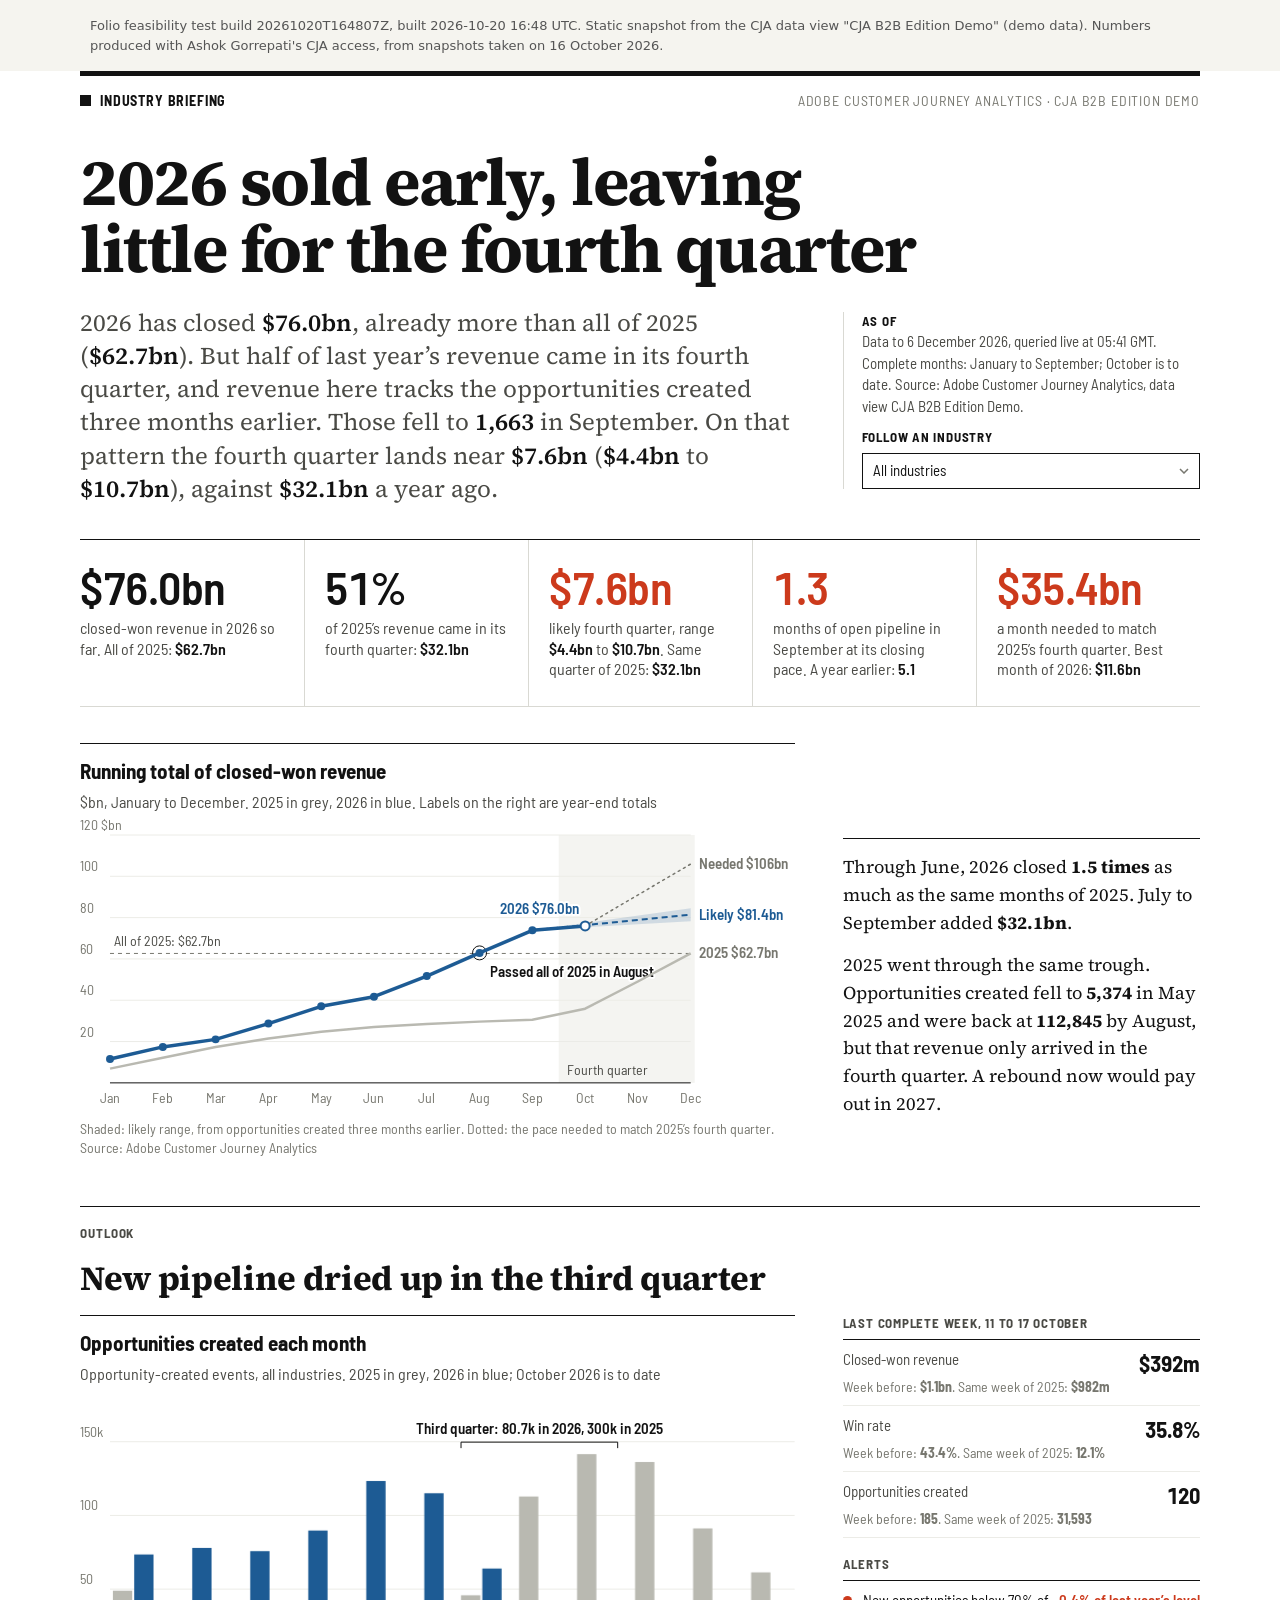
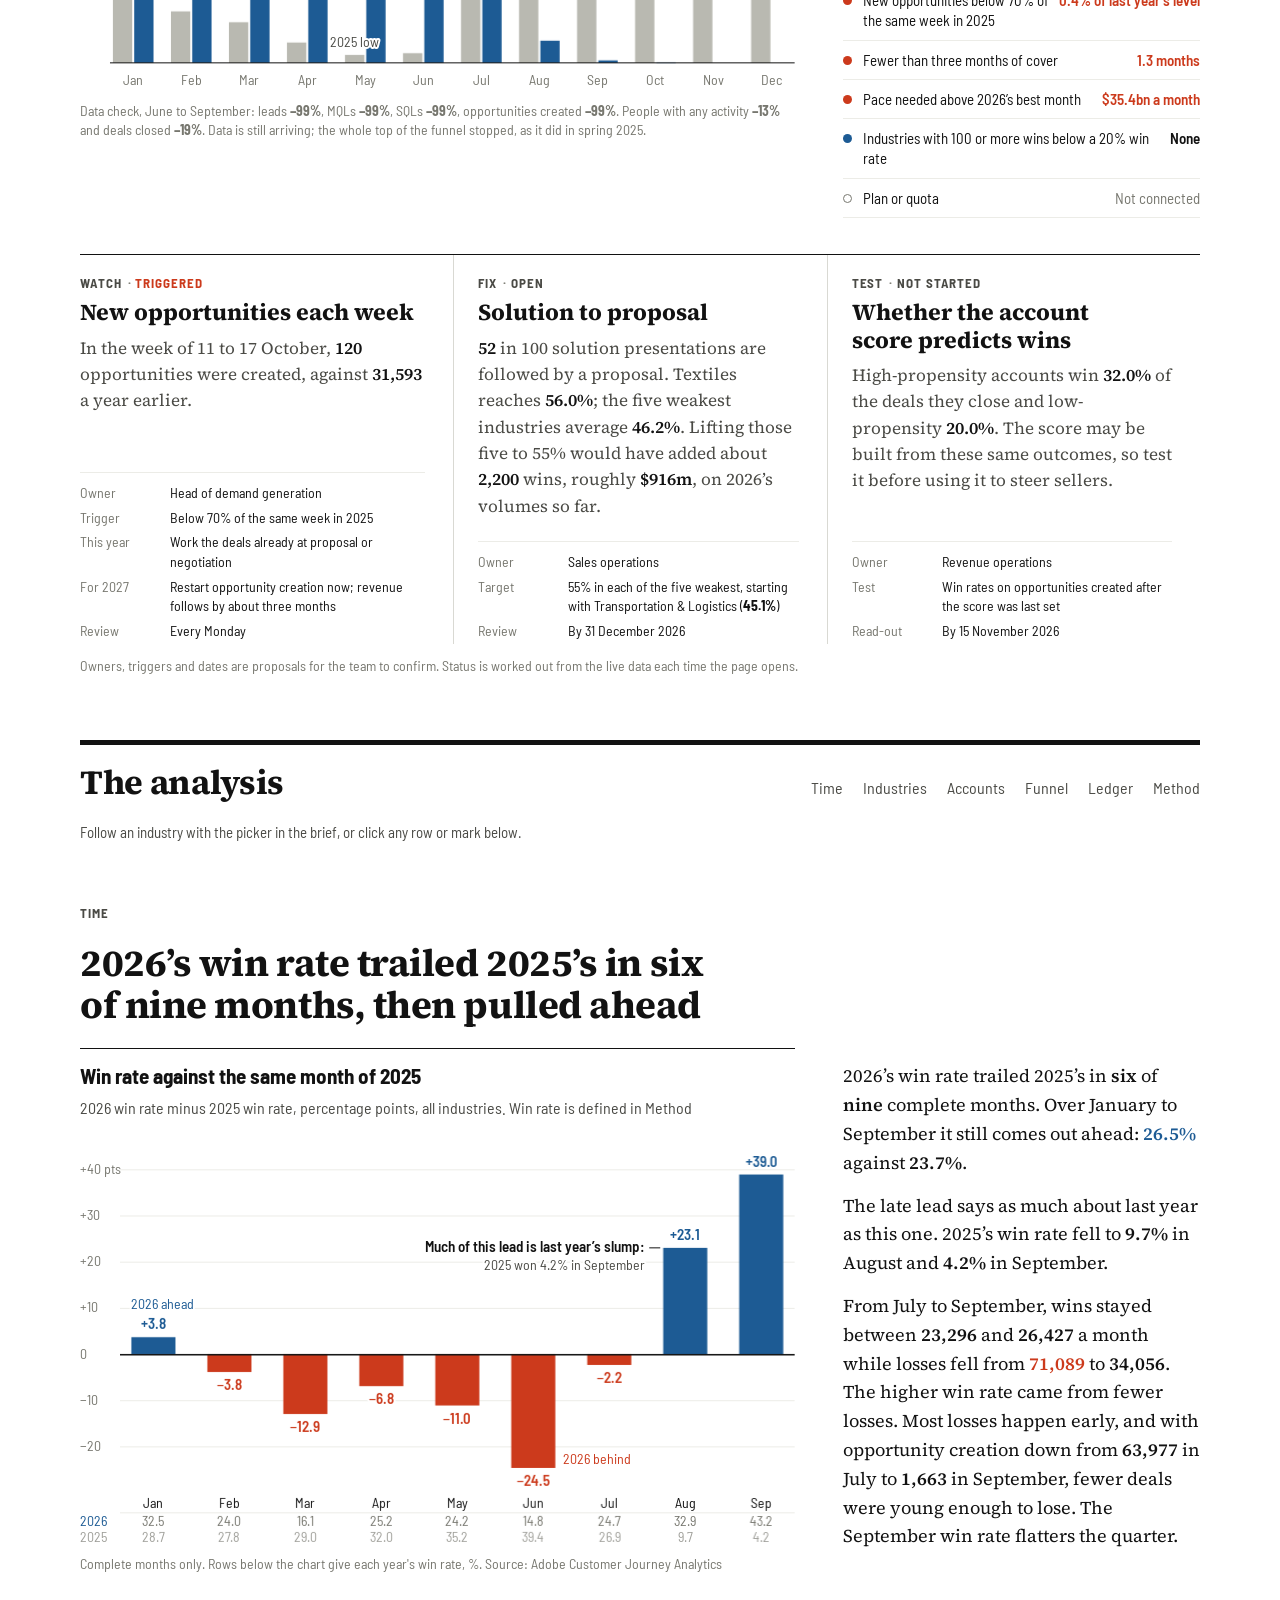
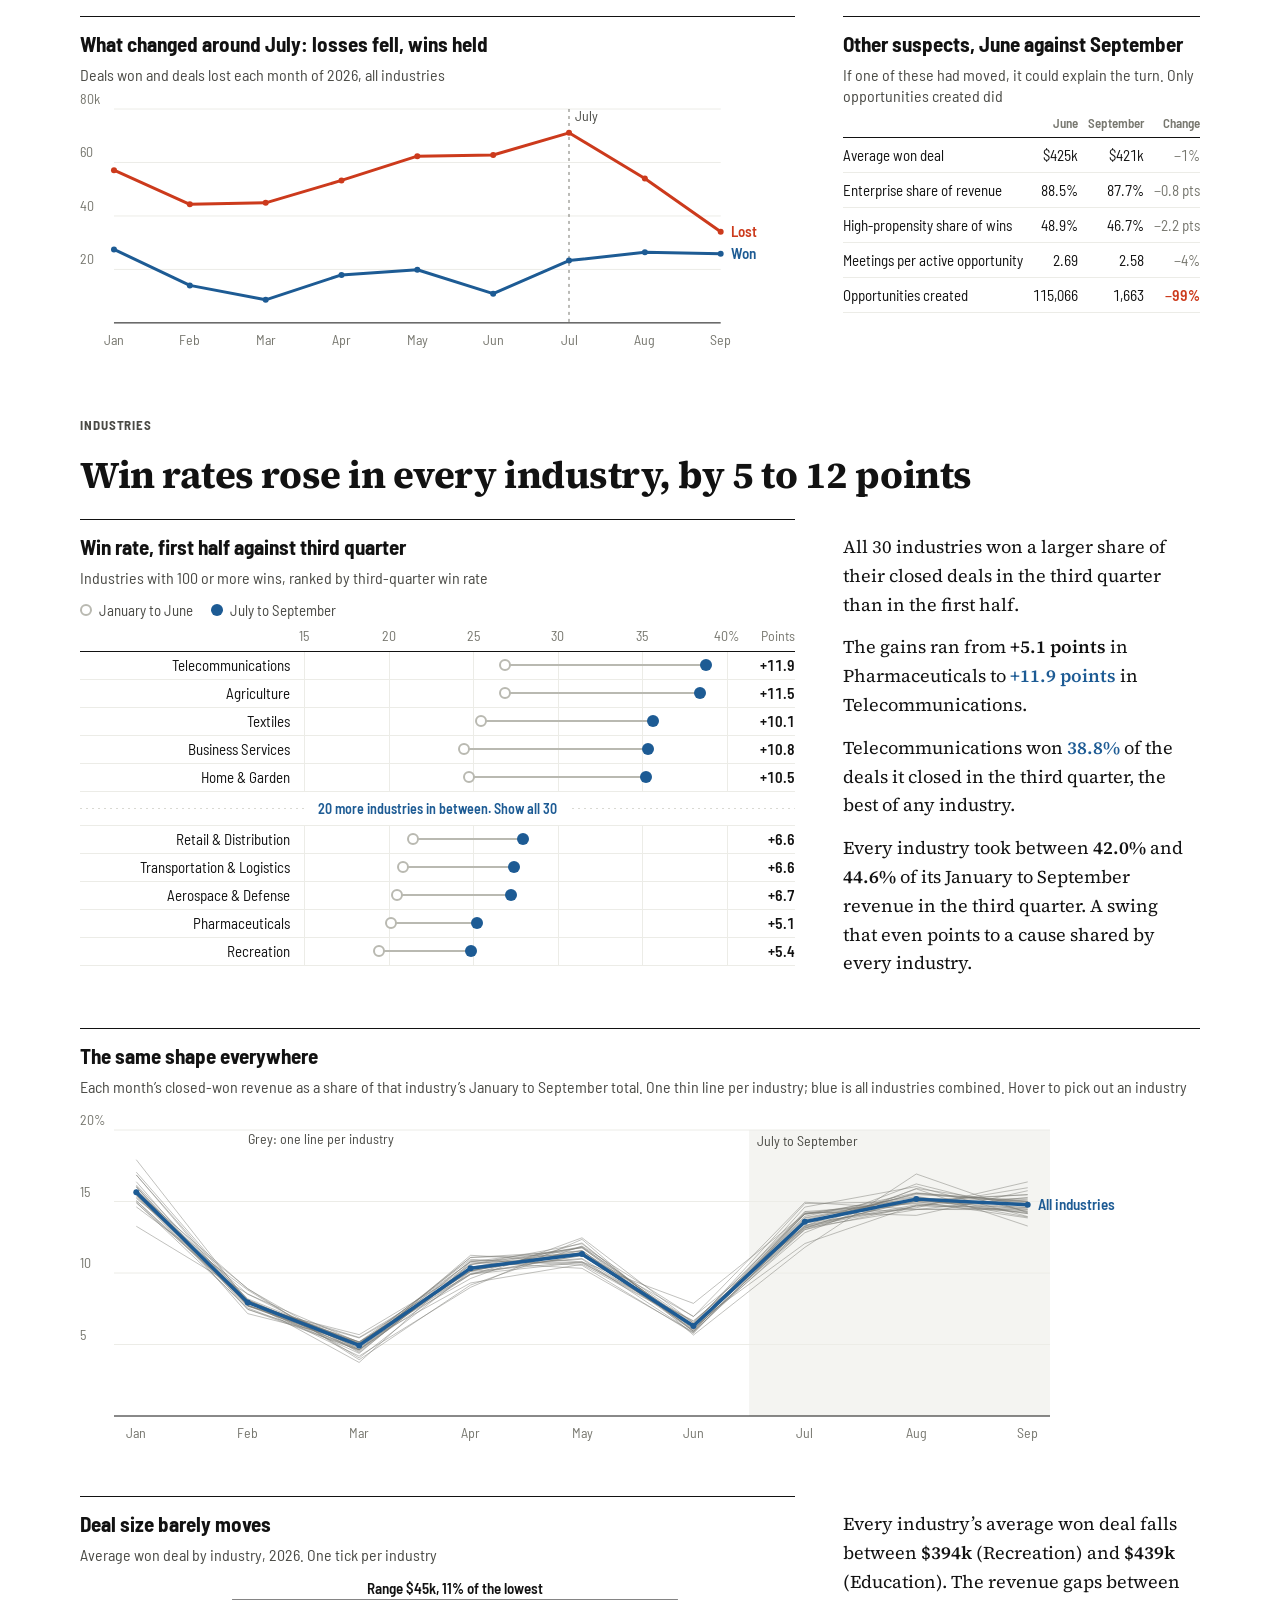
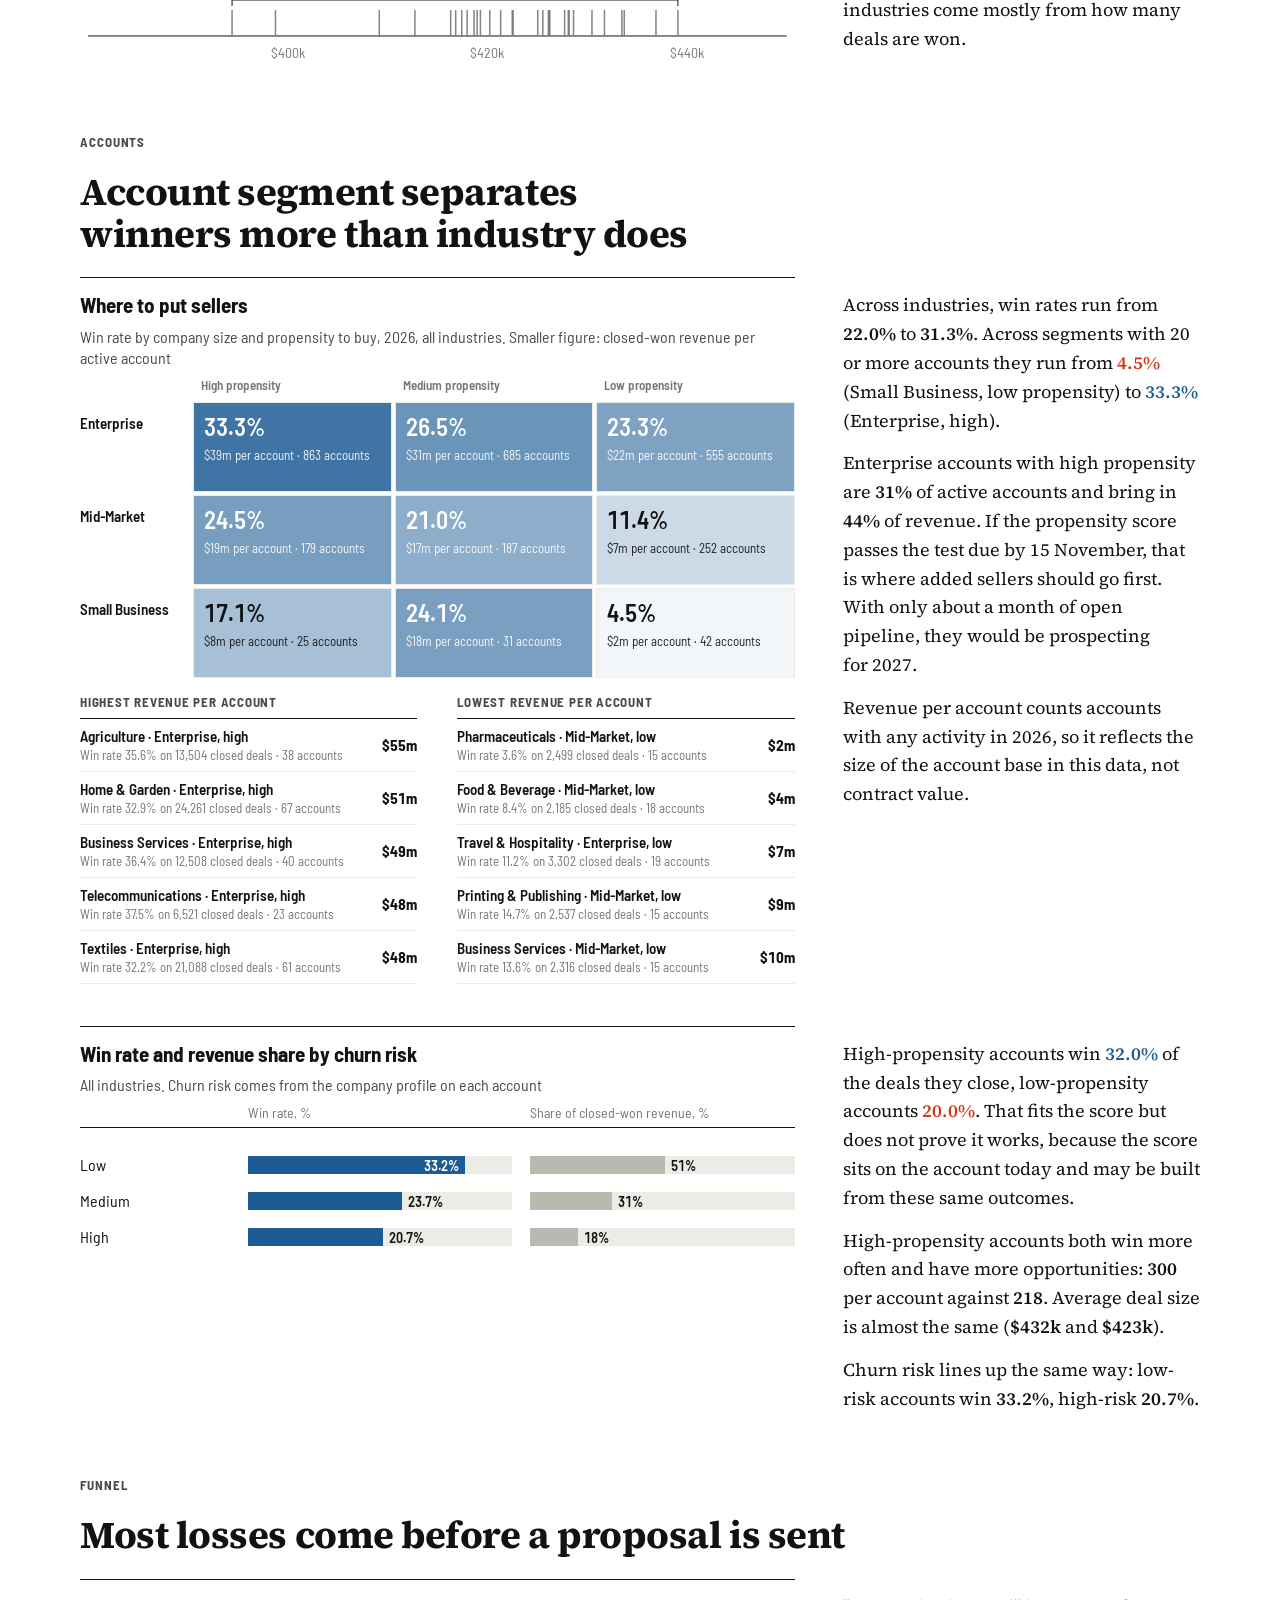
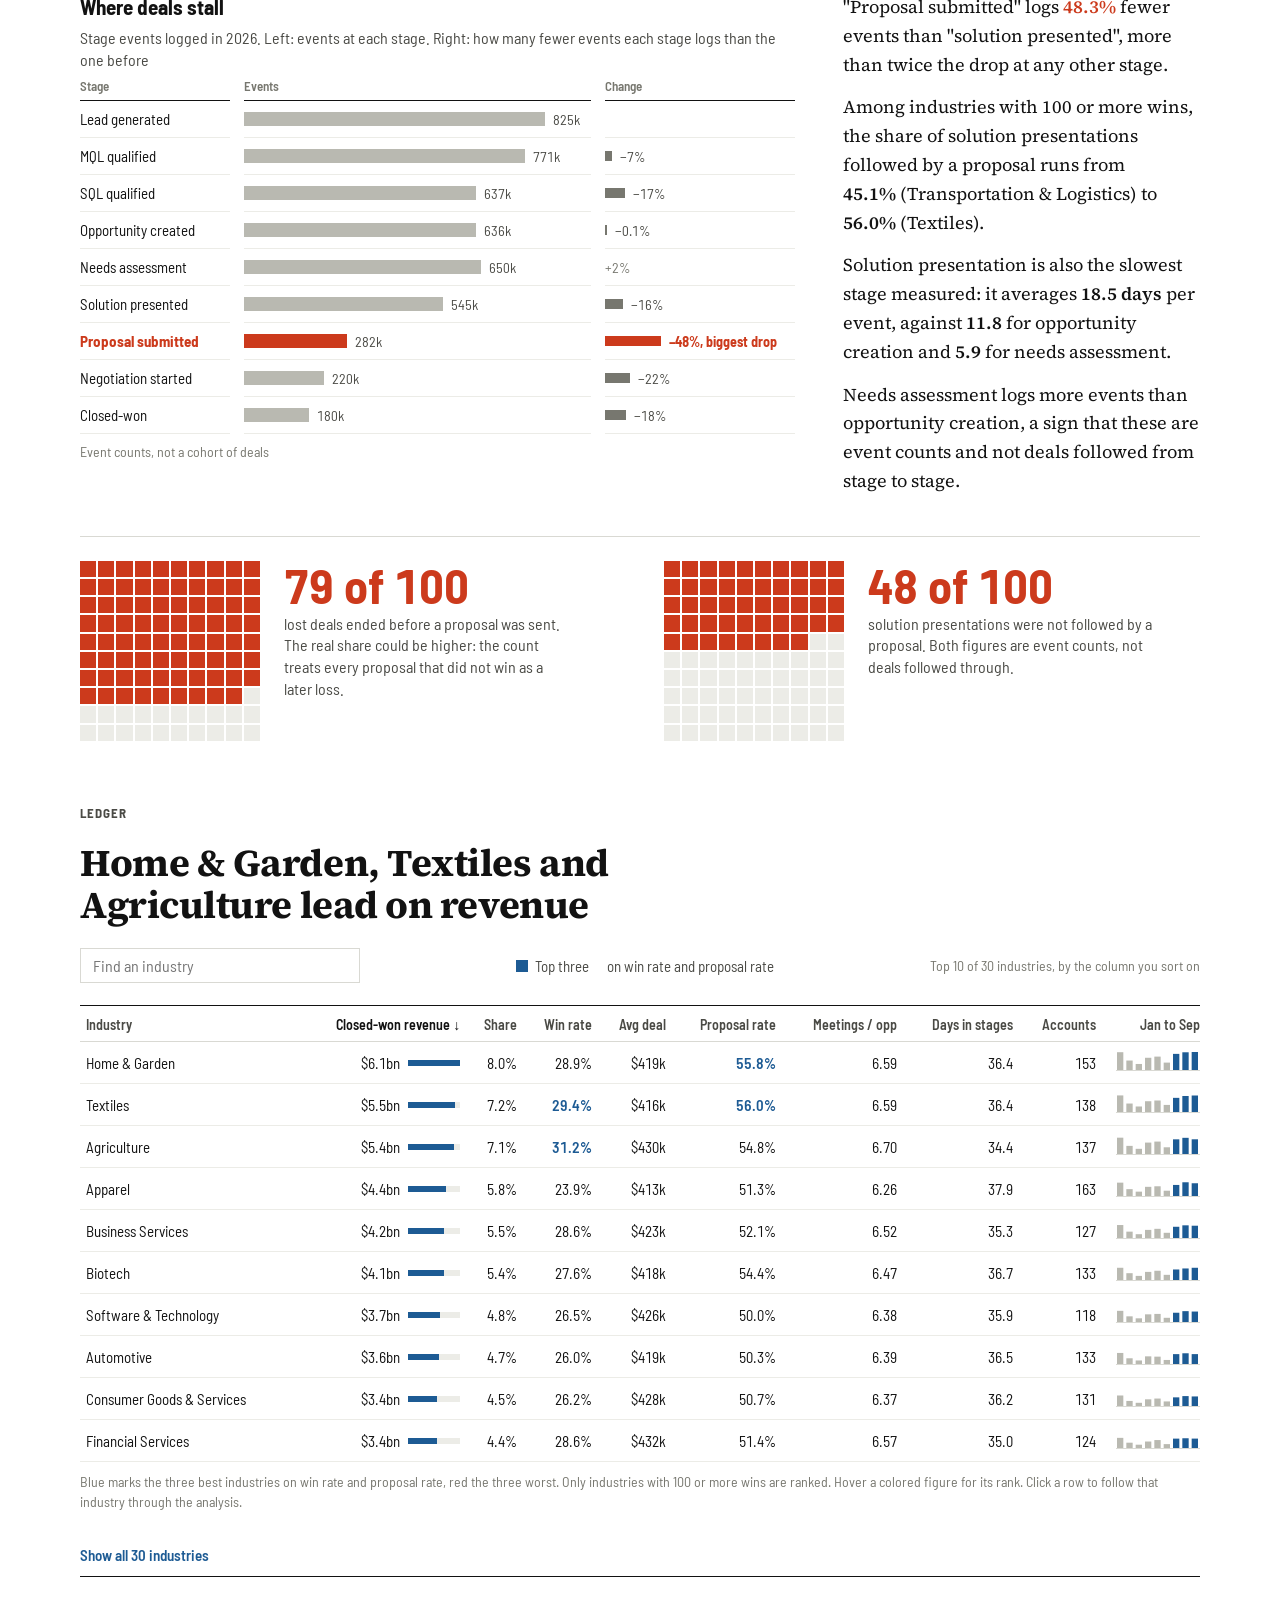
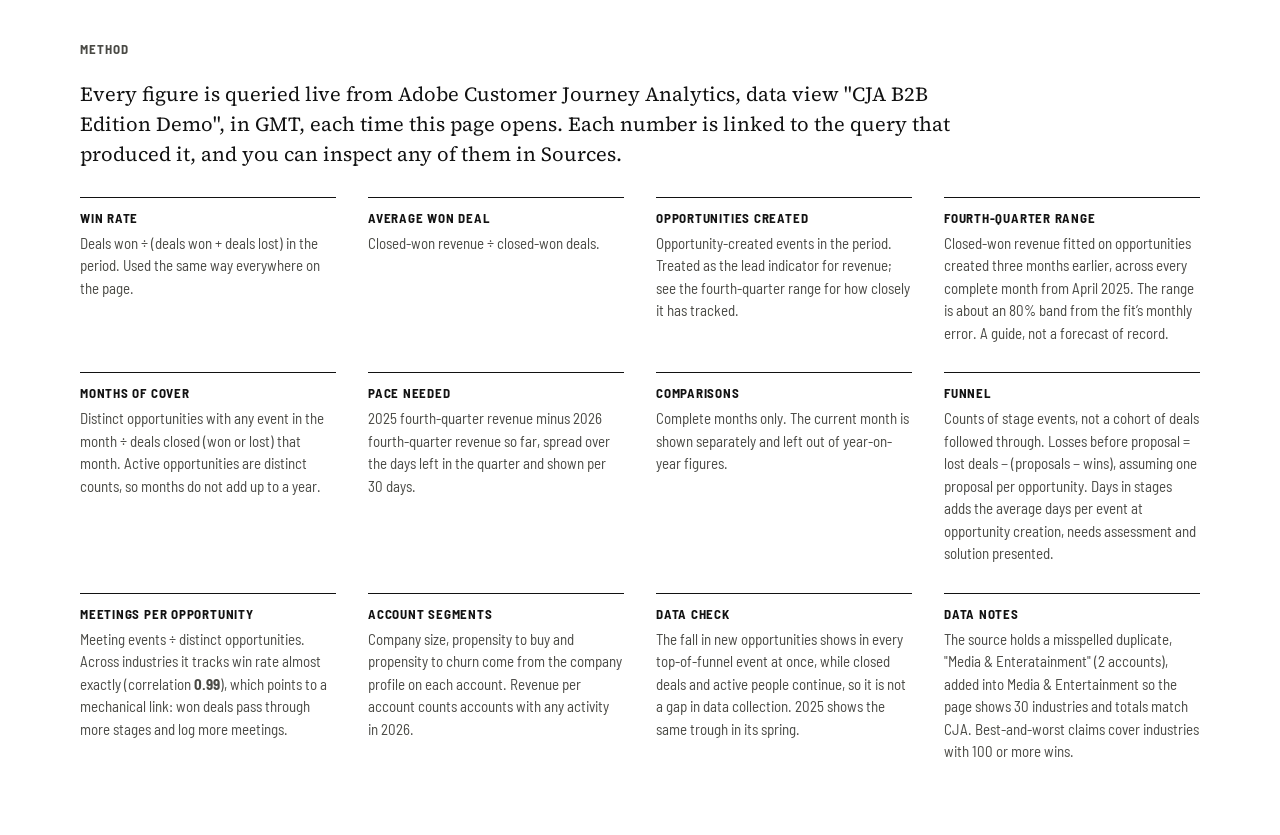
==== demo/index.html @ b72a7e16 "Publish demo site build 20261020T164807Z" ====
<!doctype html><html lang="en" data-mode="light"><head><meta charset="utf-8"><meta name="viewport" content="width=device-width,initial-scale=1">
<style>:root{--color-bg:#F5F4EF}html[data-mode=dark]{--color-bg:#1F1E1D}body{margin:0;background:var(--color-bg)}.dash-skeleton:empty{min-height:1em;background:rgba(127,127,127,.12)}</style>
<meta name="robots" content="noindex"><title>Industry Pipeline Atlas (Folio demo build)</title><script src="d3.min.js"></script></head><body><p id="folio-build" style="font:13px/1.5 system-ui,sans-serif;max-width:1100px;margin:16px auto;padding:0 16px;color:#555">Folio feasibility test build 20261020T164807Z, built 2026-10-20 16:48 UTC. Static snapshot from the CJA data view "CJA B2B Edition Demo" (demo data). Numbers produced with Ashok Gorrepati's CJA access, from snapshots taken on 16 October 2026.</p><div id="dash-root"></div><script src="shim.js"></script></body></html>
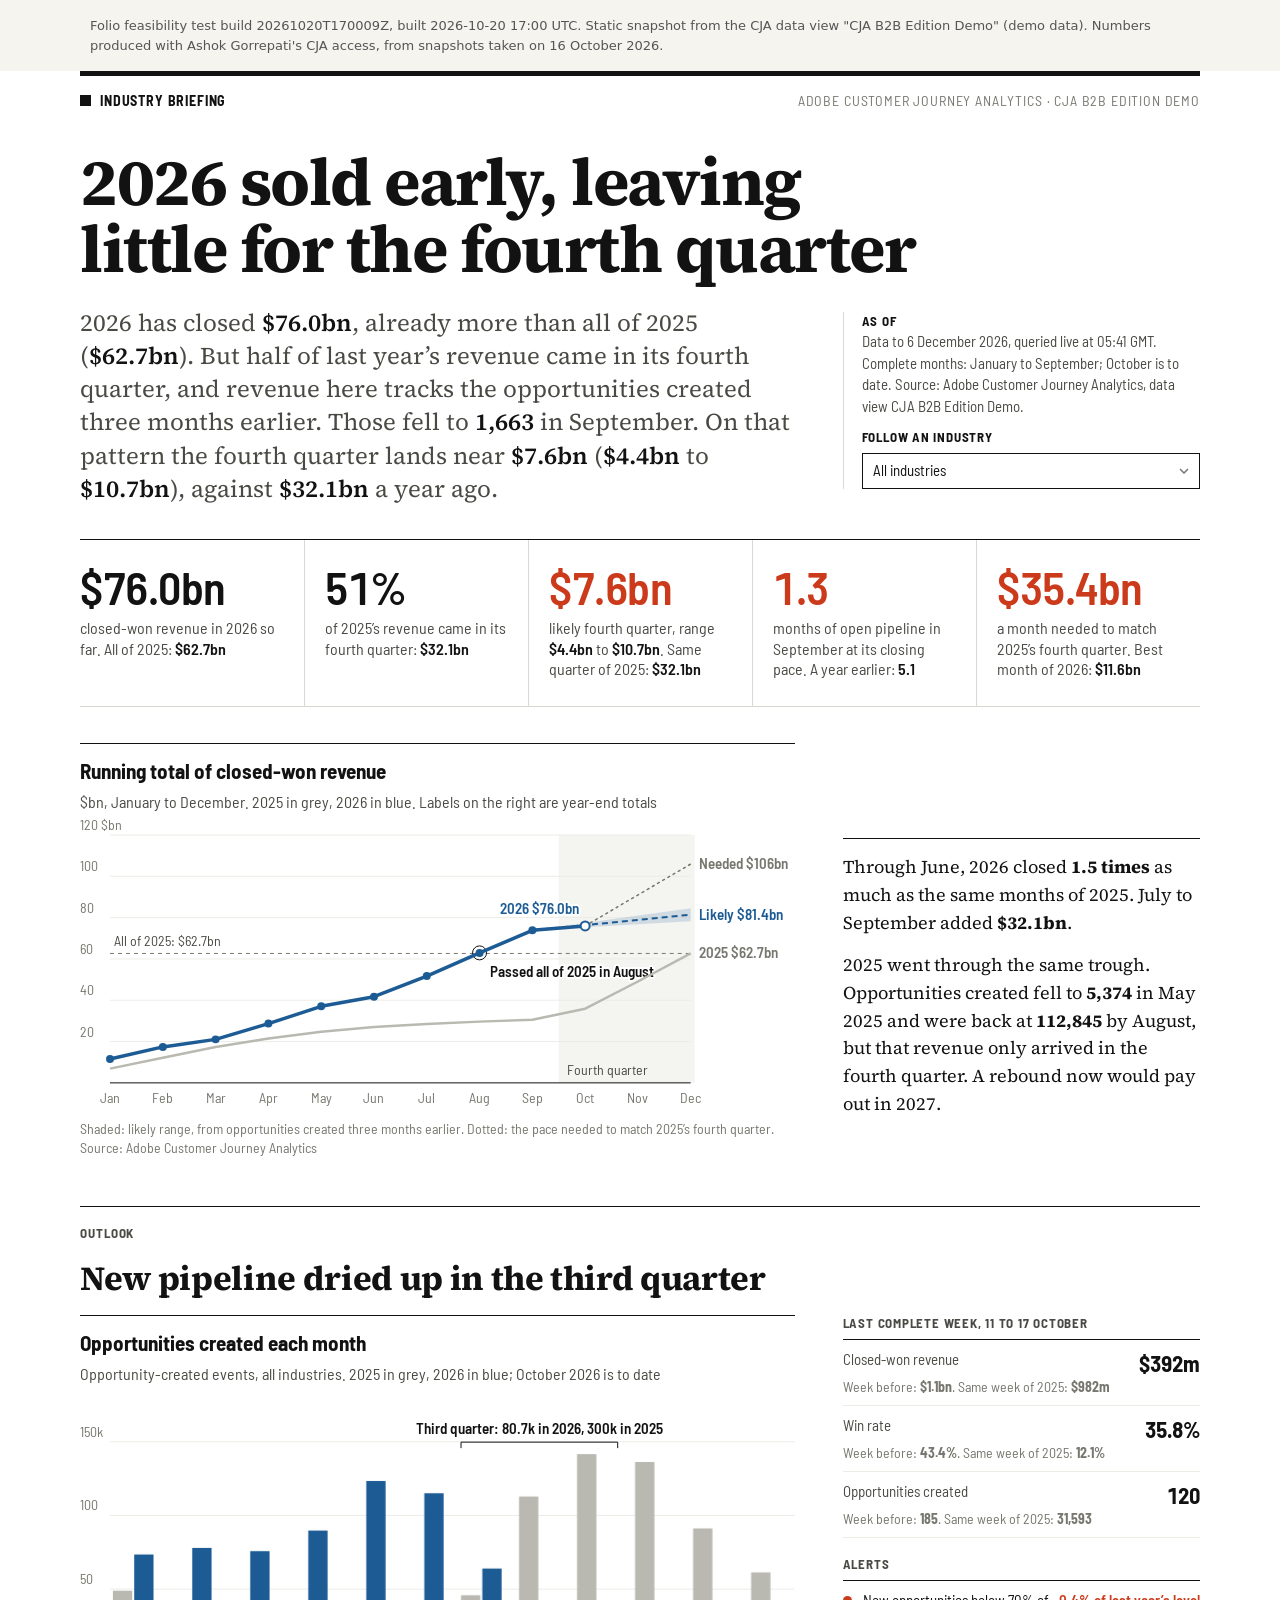
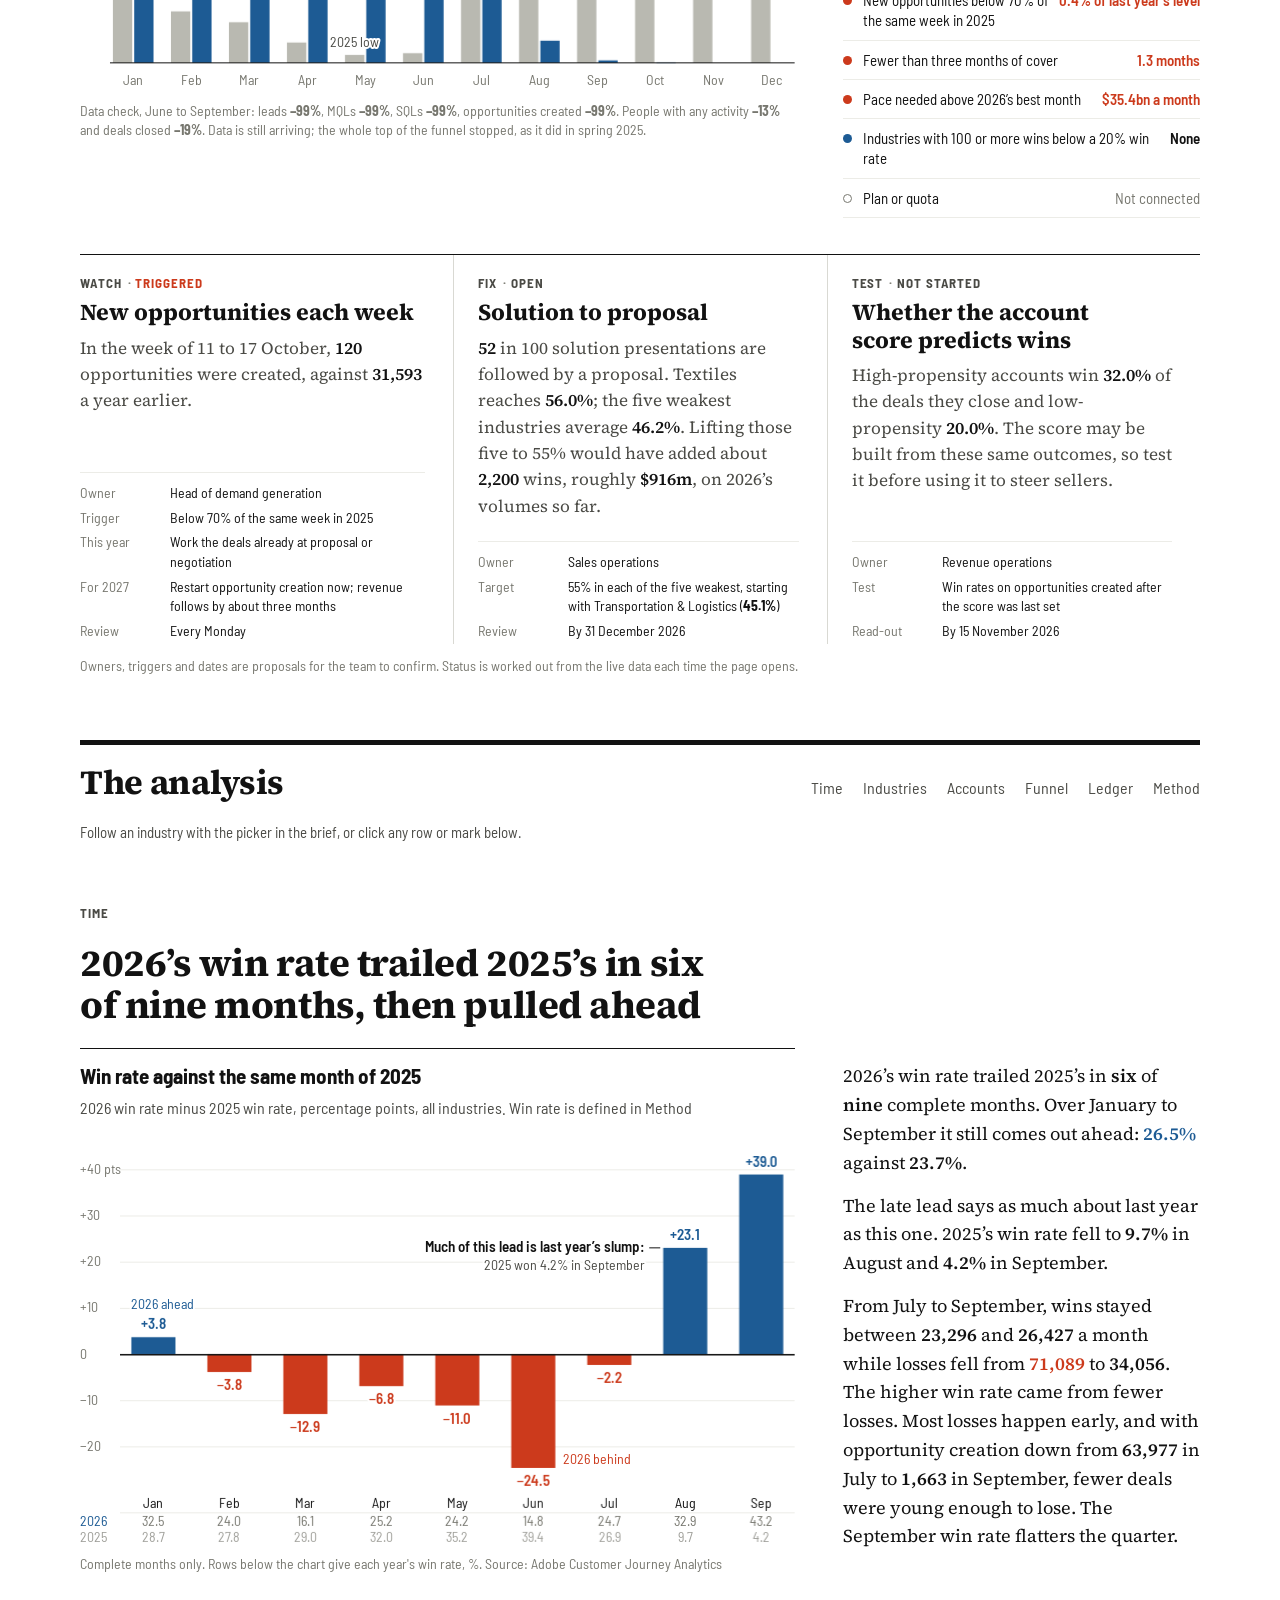
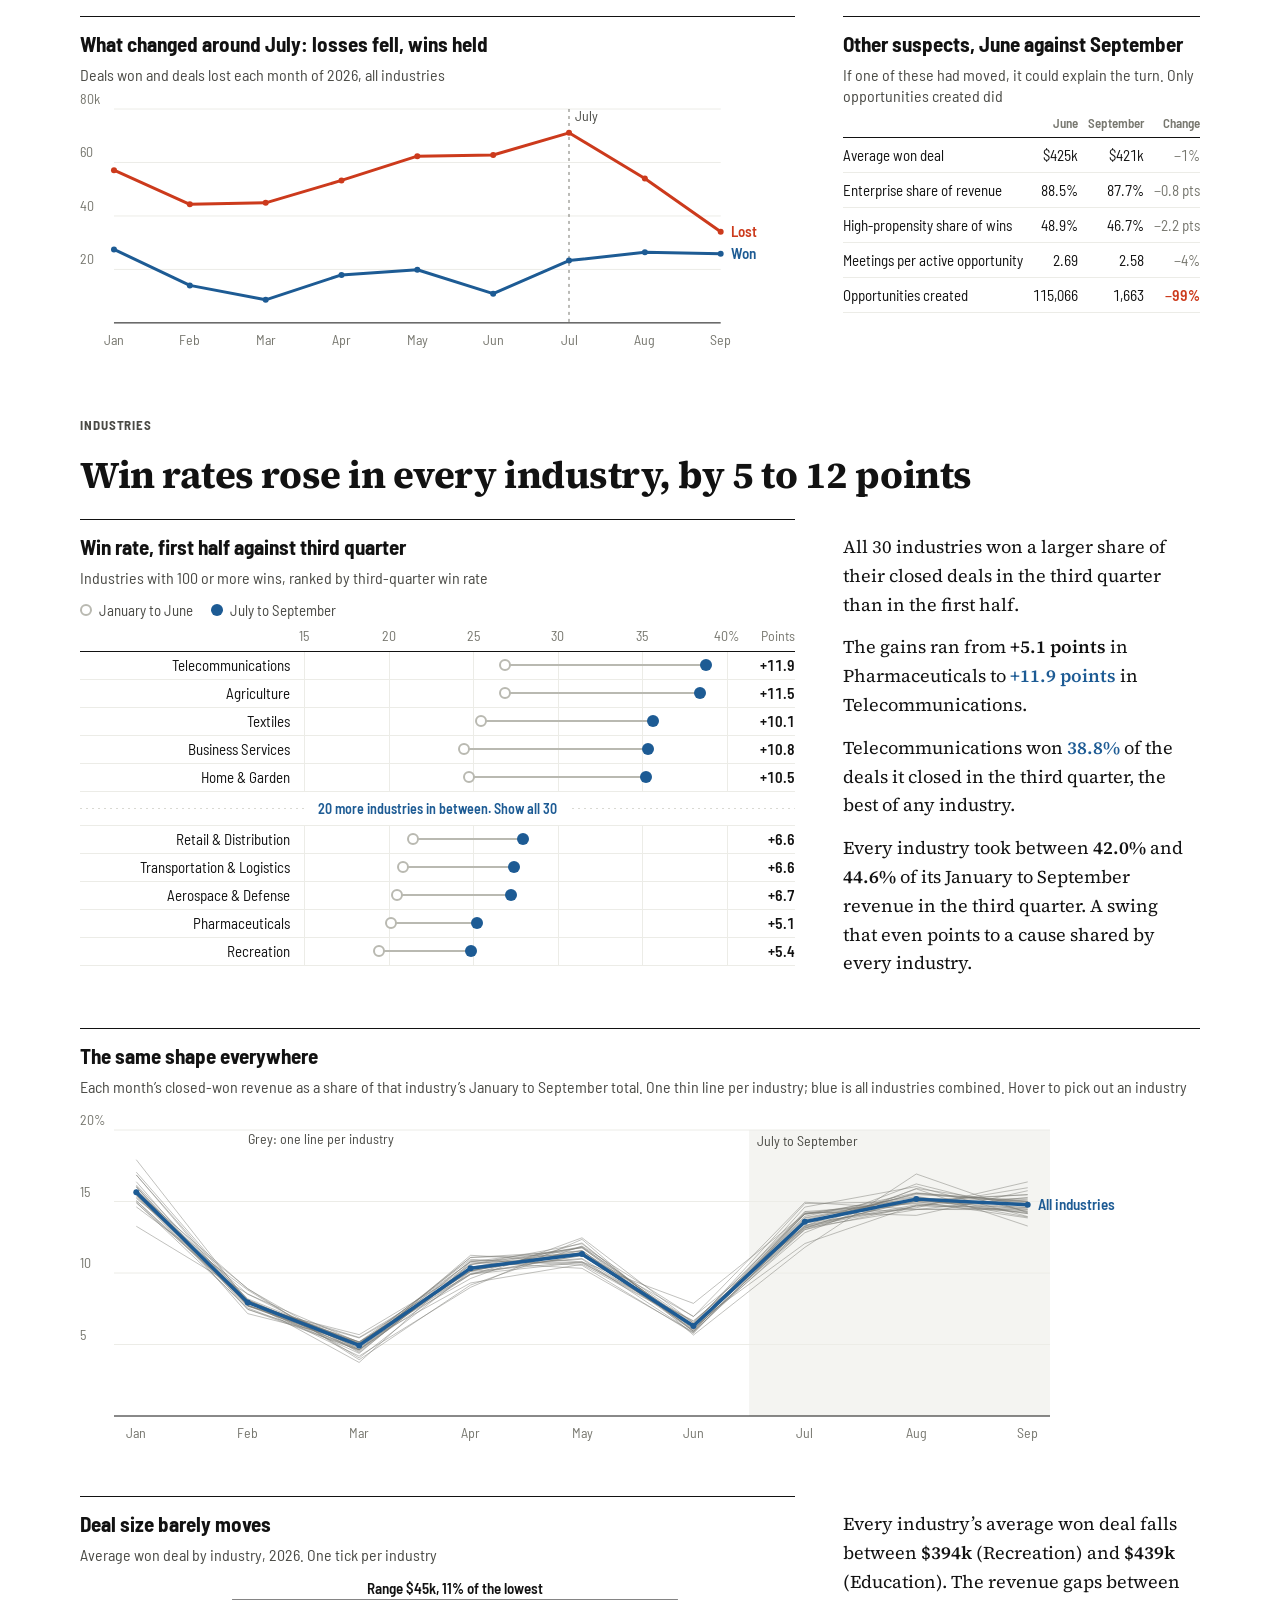
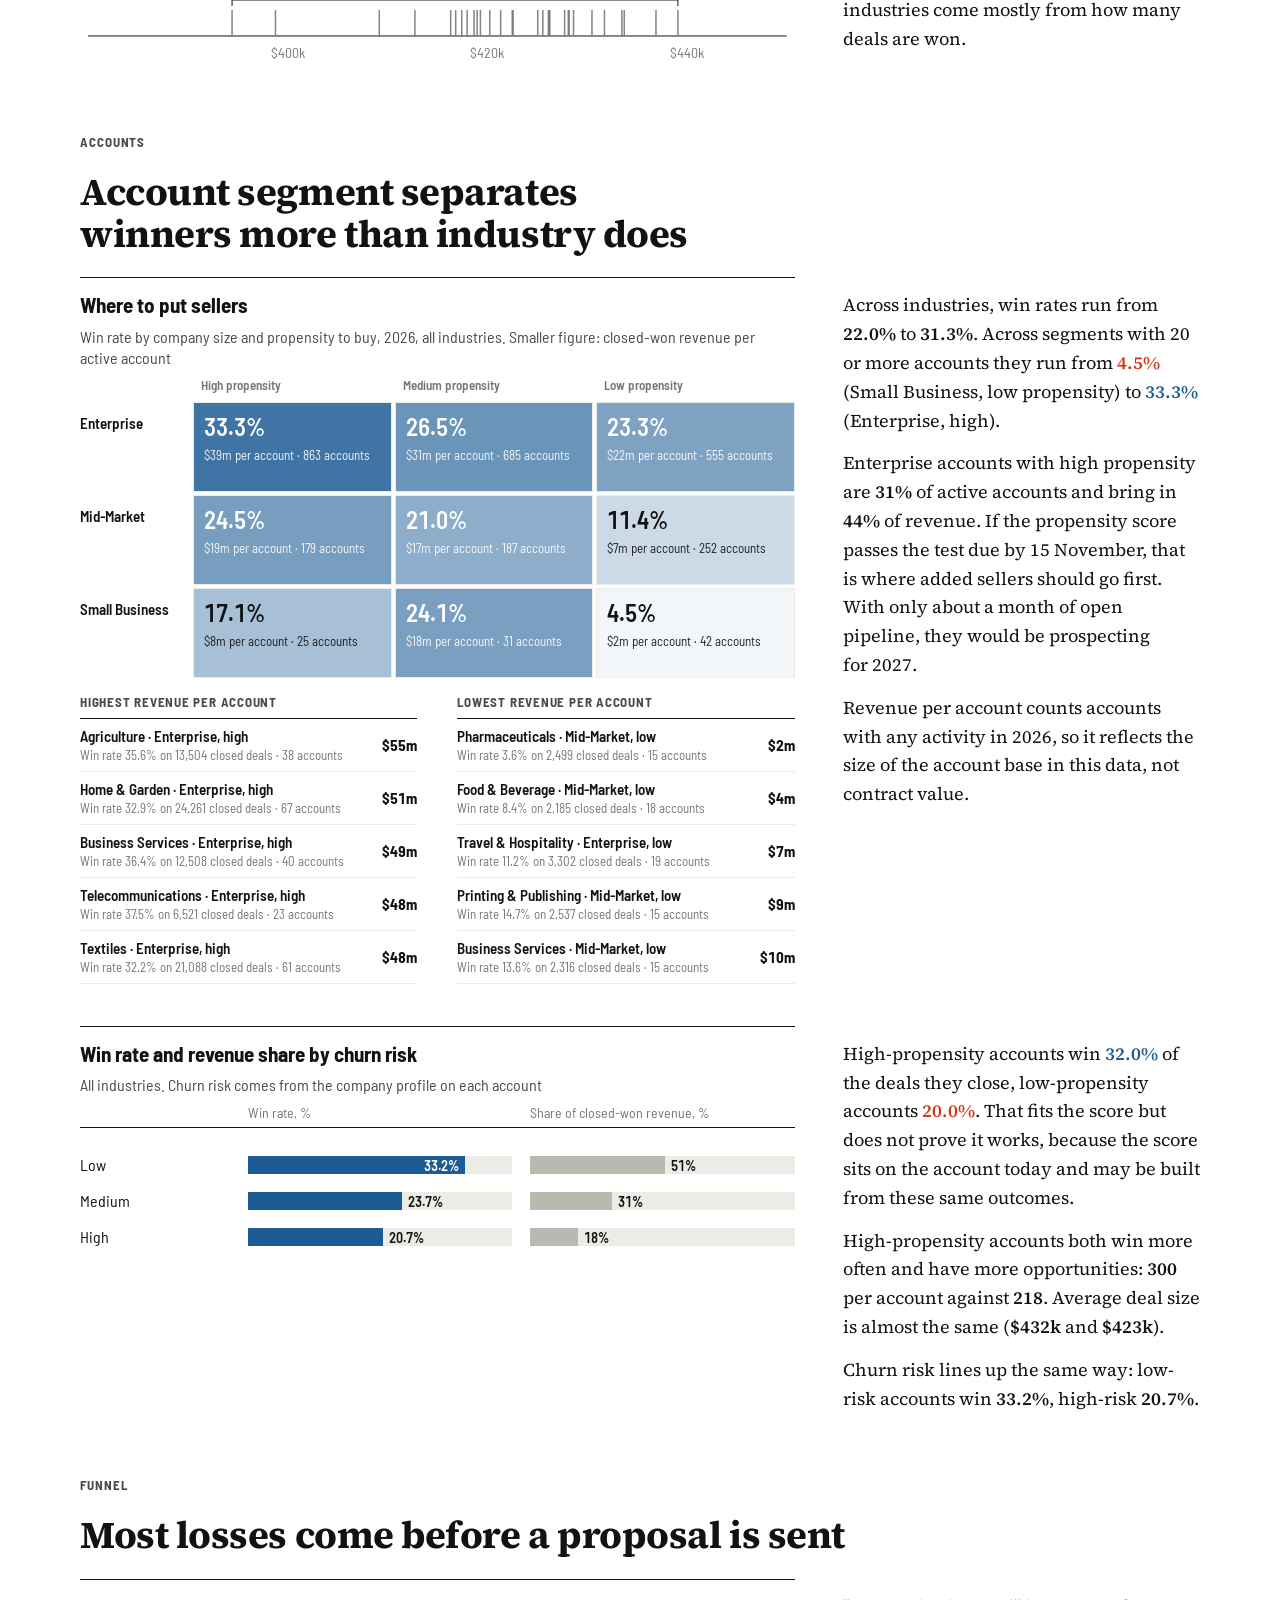
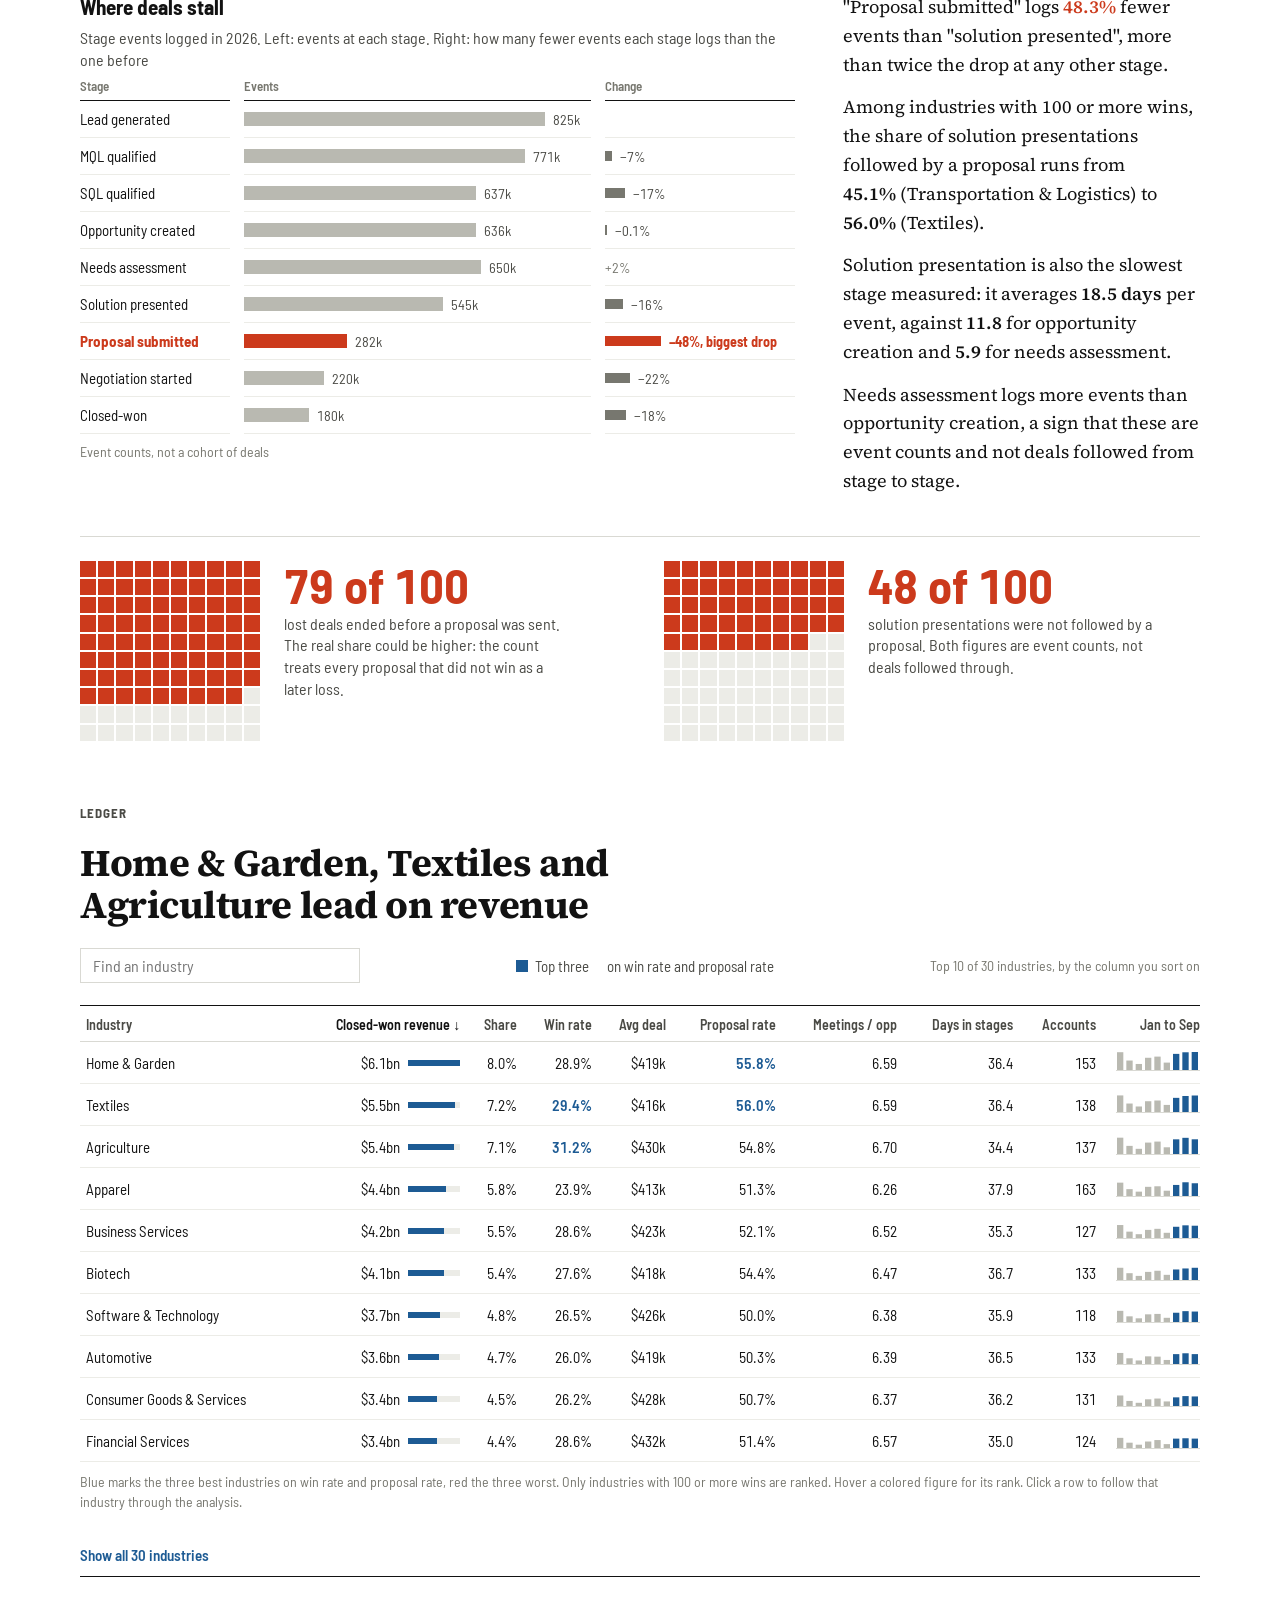
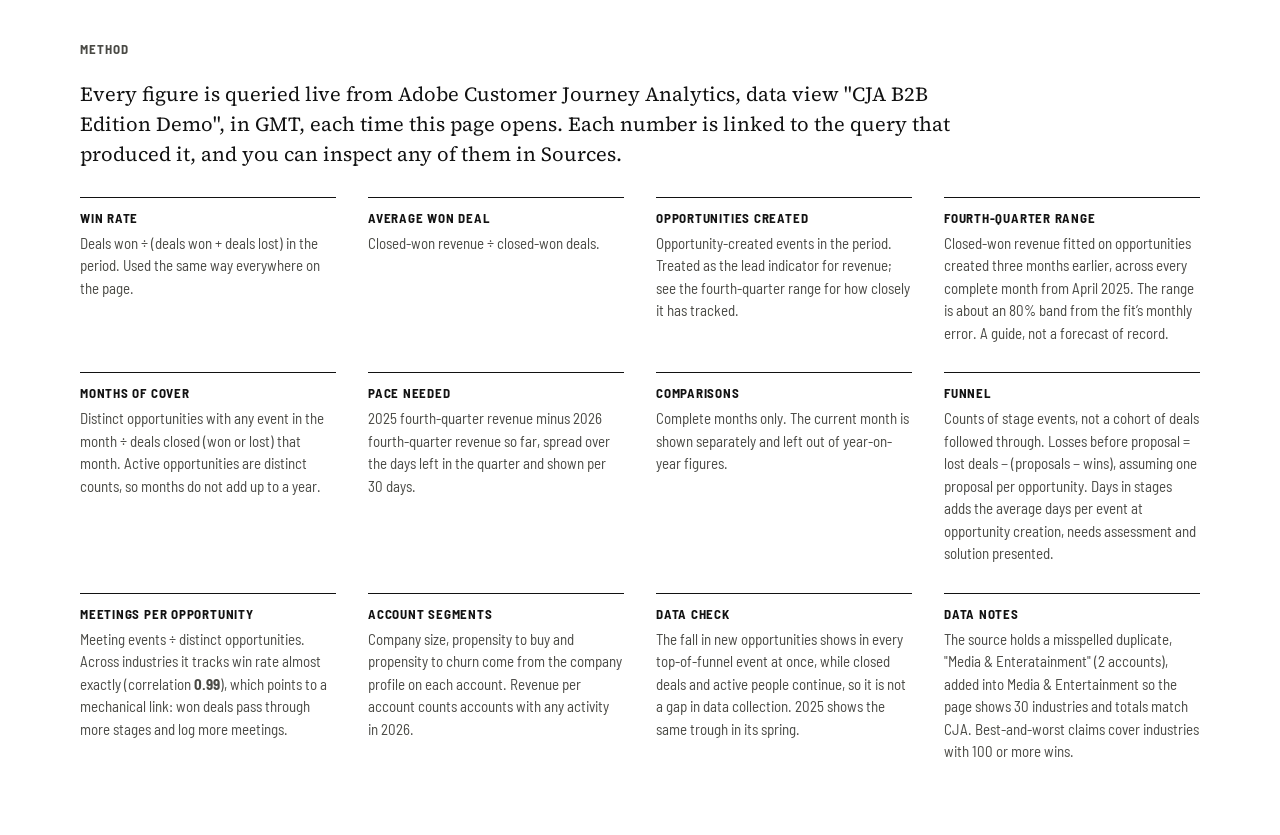
==== commit b4488cd9: "Publish demo site build 20261020T170009Z" ====
--- a/demo/index.html
+++ b/demo/index.html
@@ -1,3 +1,3 @@
 <!doctype html><html lang="en" data-mode="light"><head><meta charset="utf-8"><meta name="viewport" content="width=device-width,initial-scale=1">
 <style>:root{--color-bg:#F5F4EF}html[data-mode=dark]{--color-bg:#1F1E1D}body{margin:0;background:var(--color-bg)}.dash-skeleton:empty{min-height:1em;background:rgba(127,127,127,.12)}</style>
-<meta name="robots" content="noindex"><title>Industry Pipeline Atlas (Folio demo build)</title><script src="d3.min.js"></script></head><body><p id="folio-build" style="font:13px/1.5 system-ui,sans-serif;max-width:1100px;margin:16px auto;padding:0 16px;color:#555">Folio feasibility test build 20261020T164807Z, built 2026-10-20 16:48 UTC. Static snapshot from the CJA data view "CJA B2B Edition Demo" (demo data). Numbers produced with Ashok Gorrepati's CJA access, from snapshots taken on 16 October 2026.</p><div id="dash-root"></div><script src="shim.js"></script></body></html>
+<meta name="robots" content="noindex"><title>Industry Pipeline Atlas (Folio demo build)</title><script src="d3.min.js"></script></head><body><p id="folio-build" style="font:13px/1.5 system-ui,sans-serif;max-width:1100px;margin:16px auto;padding:0 16px;color:#555">Folio feasibility test build 20261020T170009Z, built 2026-10-20 17:00 UTC. Static snapshot from the CJA data view "CJA B2B Edition Demo" (demo data). Numbers produced with Ashok Gorrepati's CJA access, from snapshots taken on 16 October 2026.</p><div id="dash-root"></div><script src="shim.js"></script></body></html>
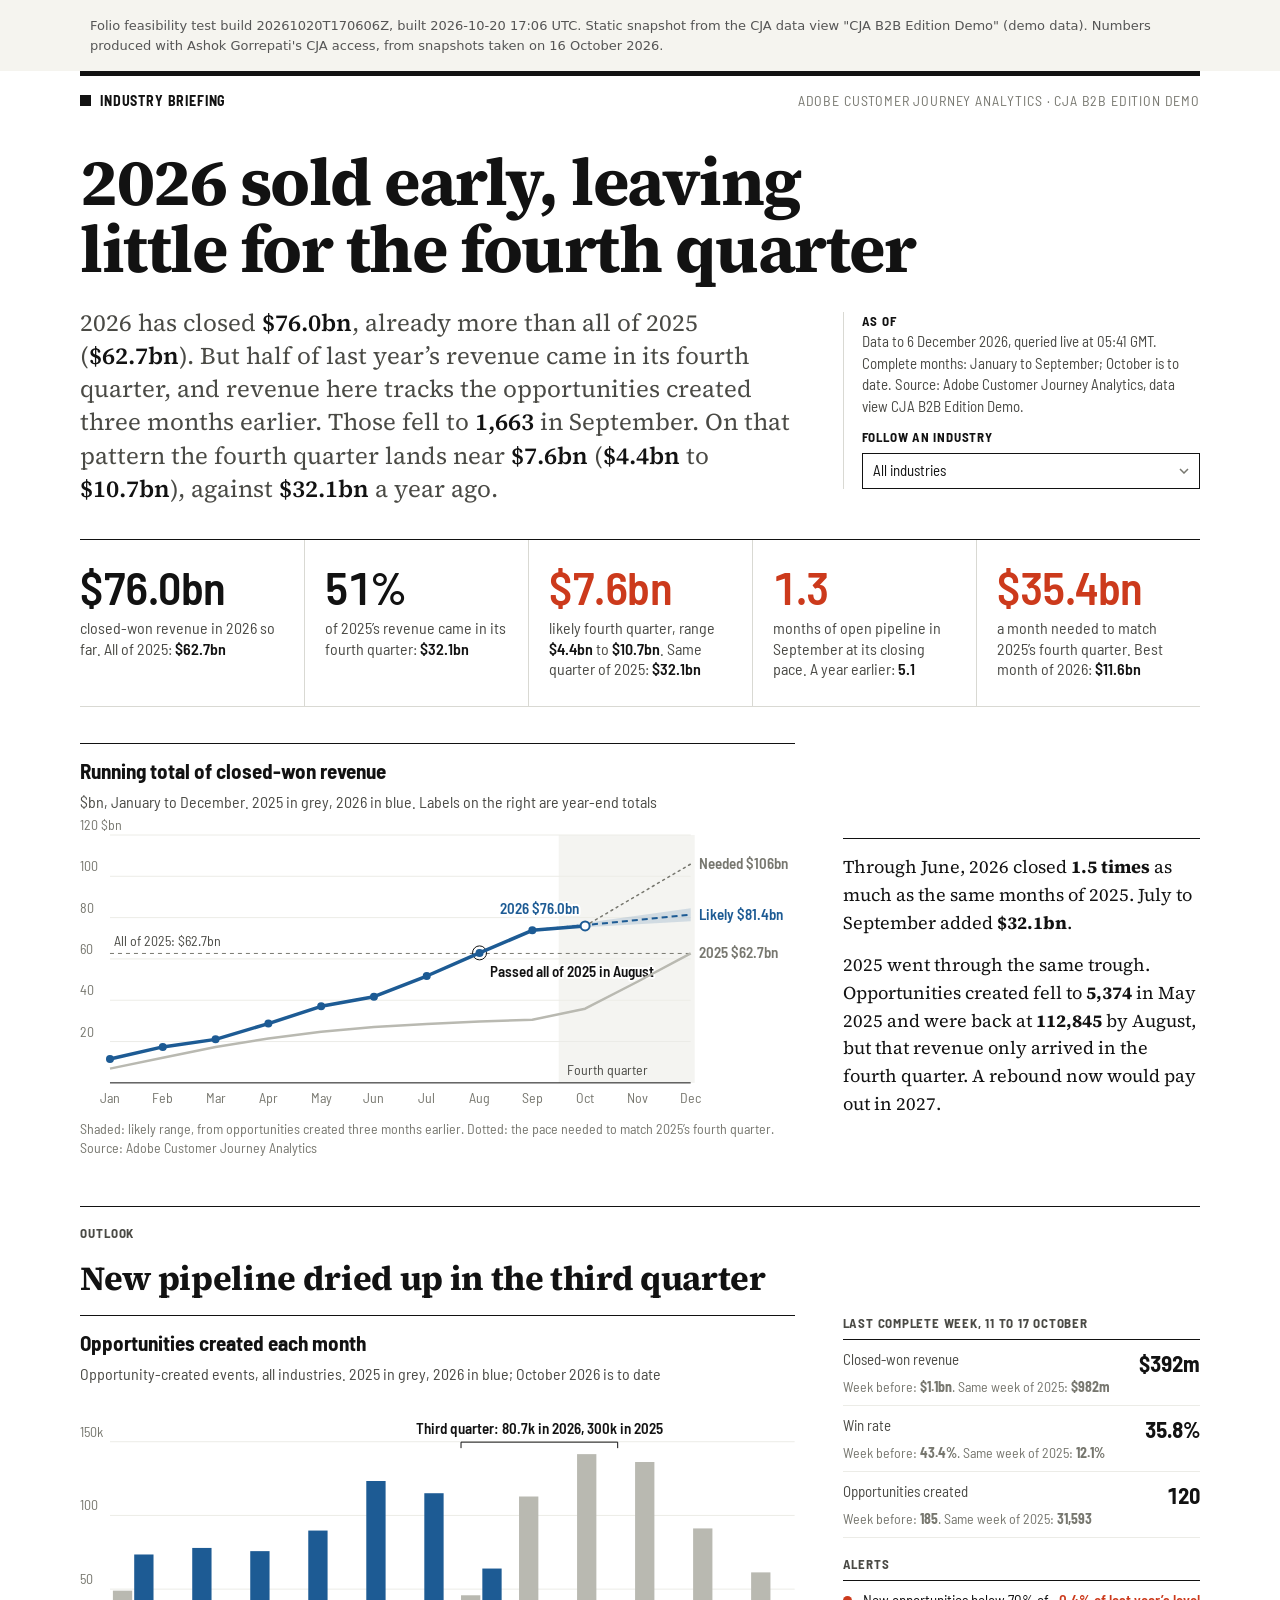
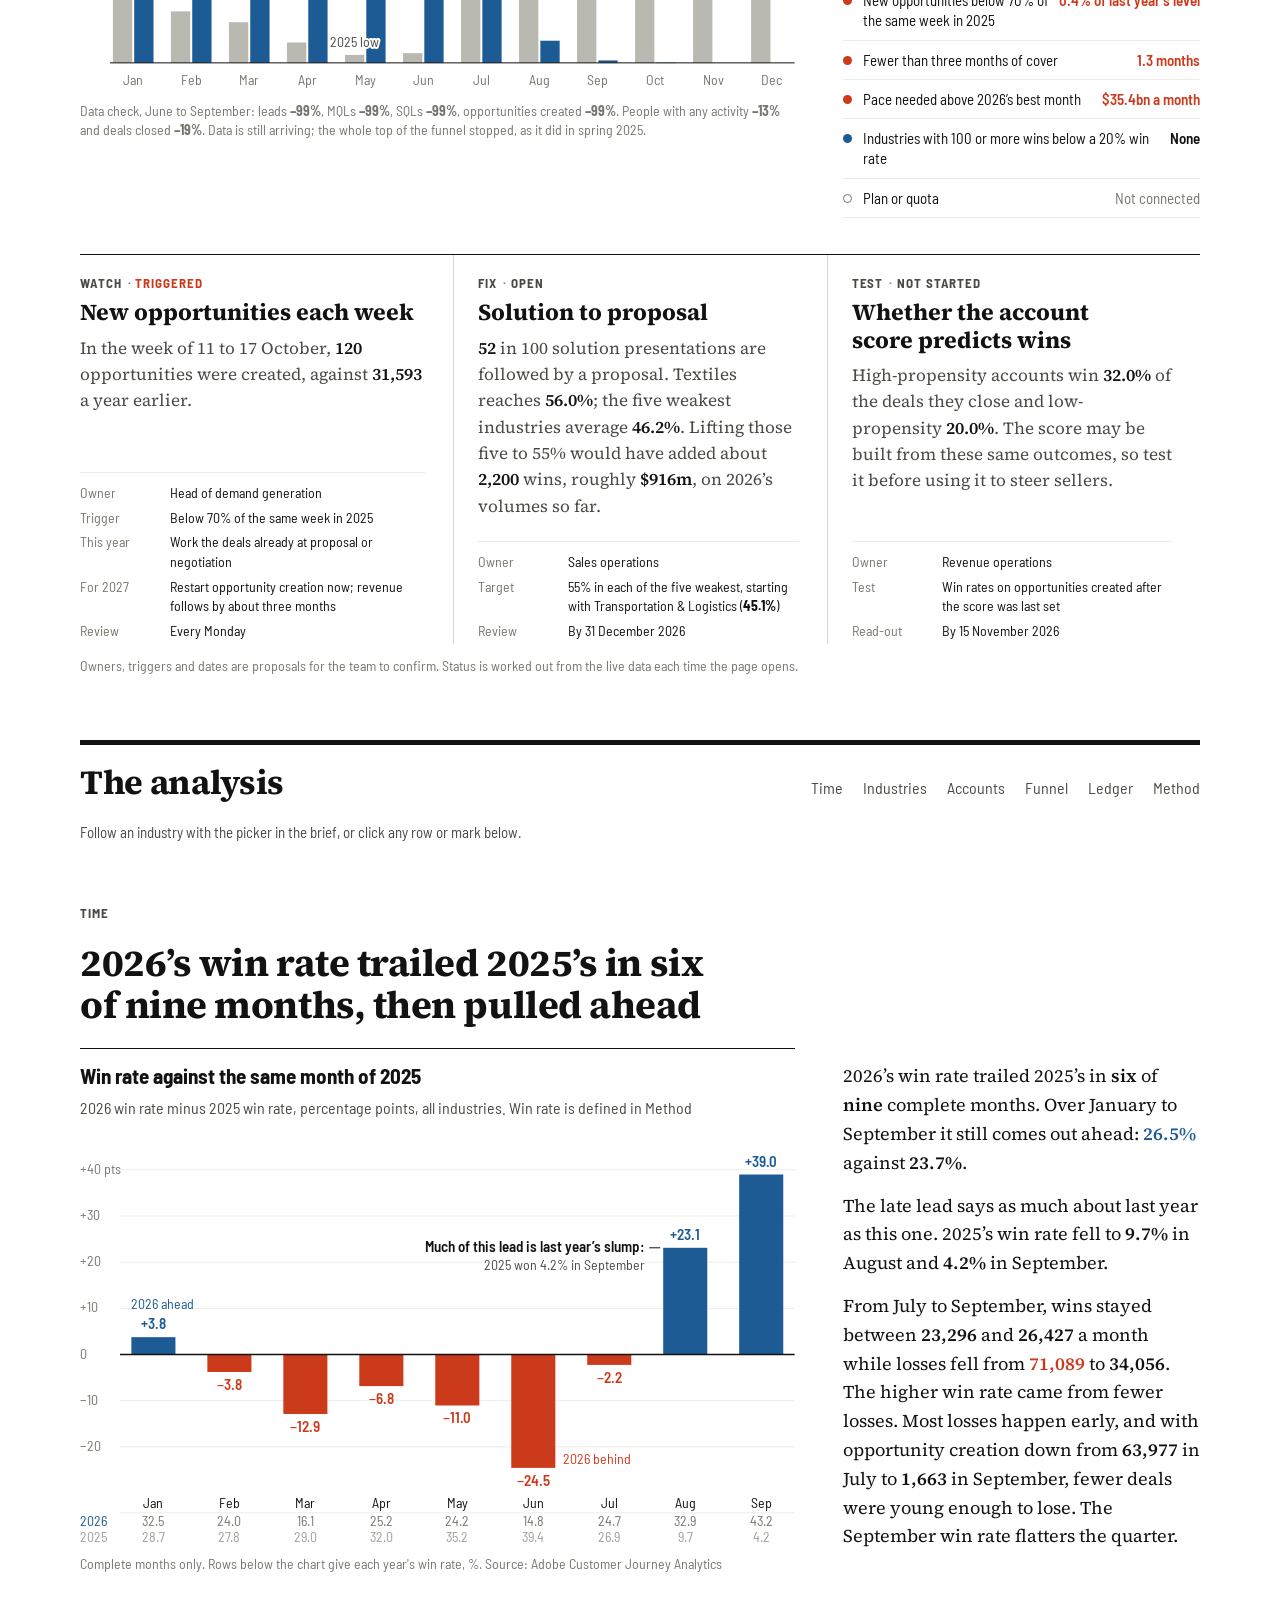
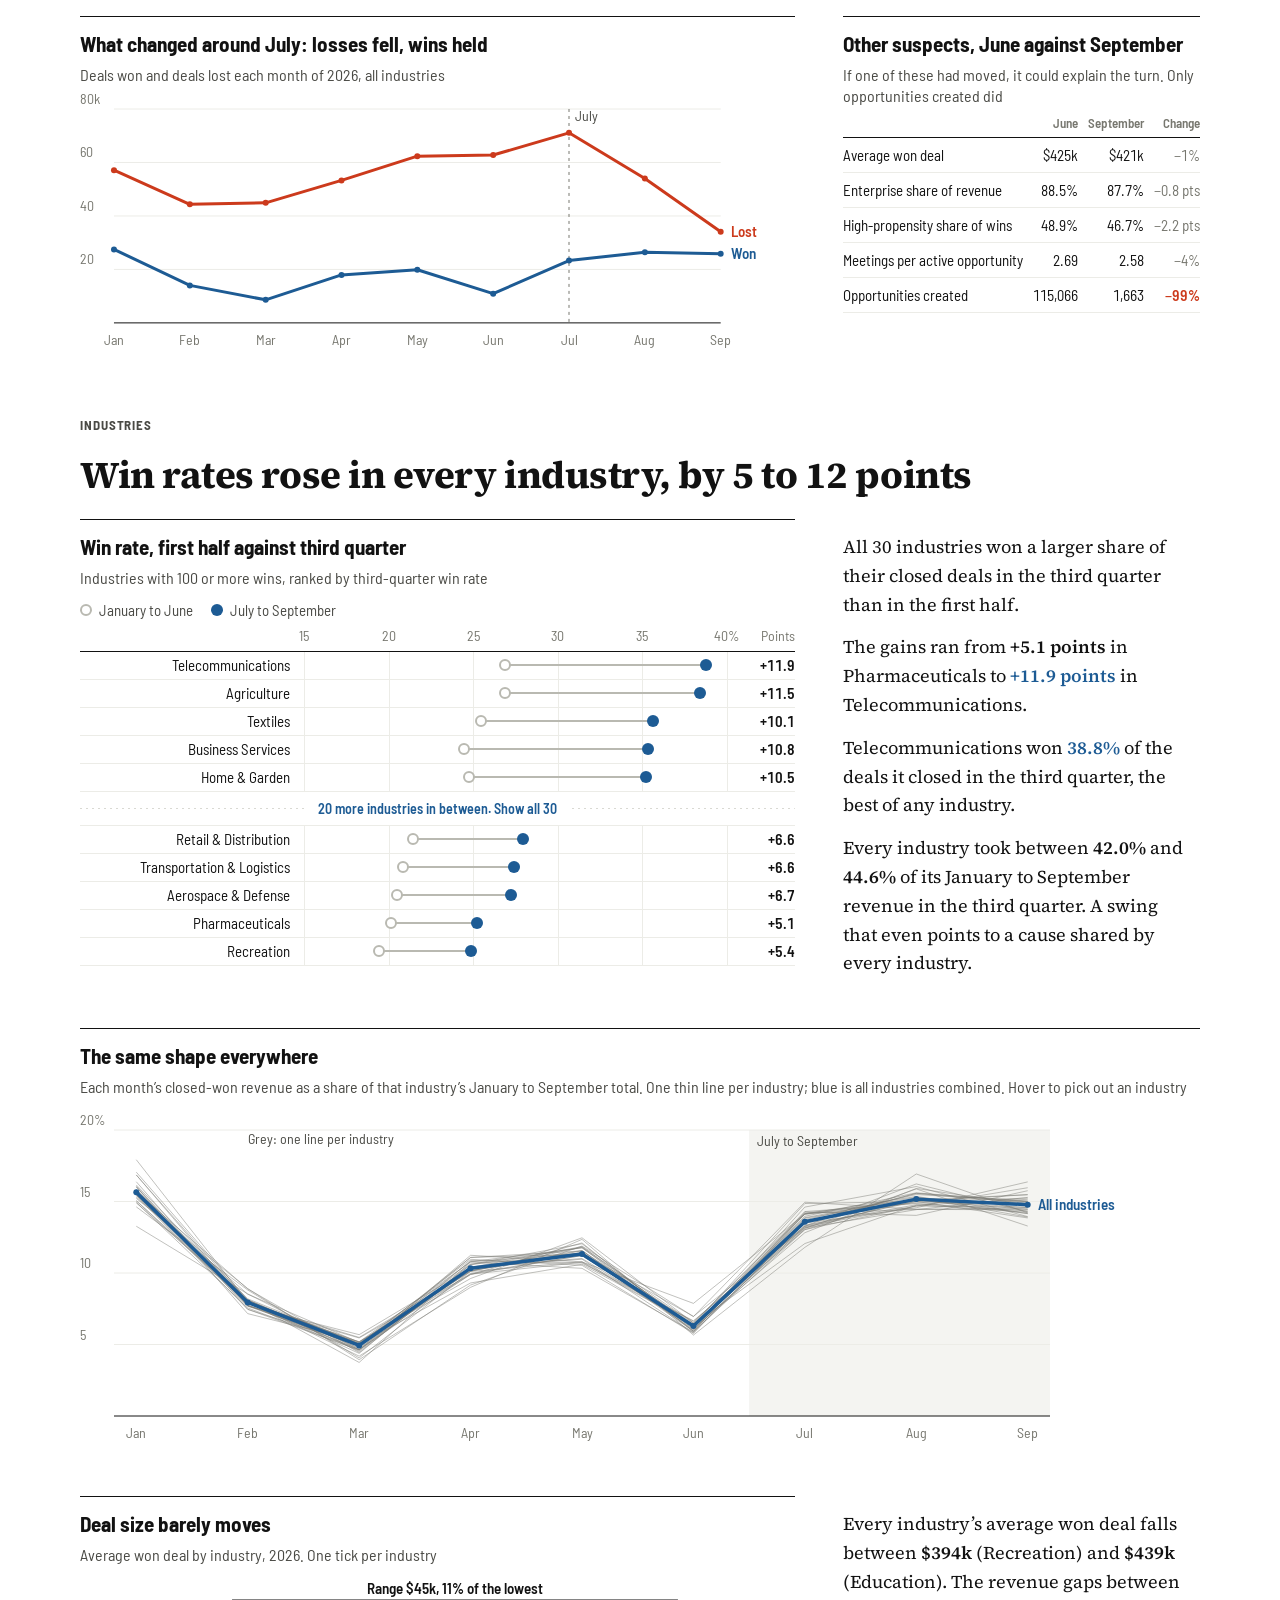
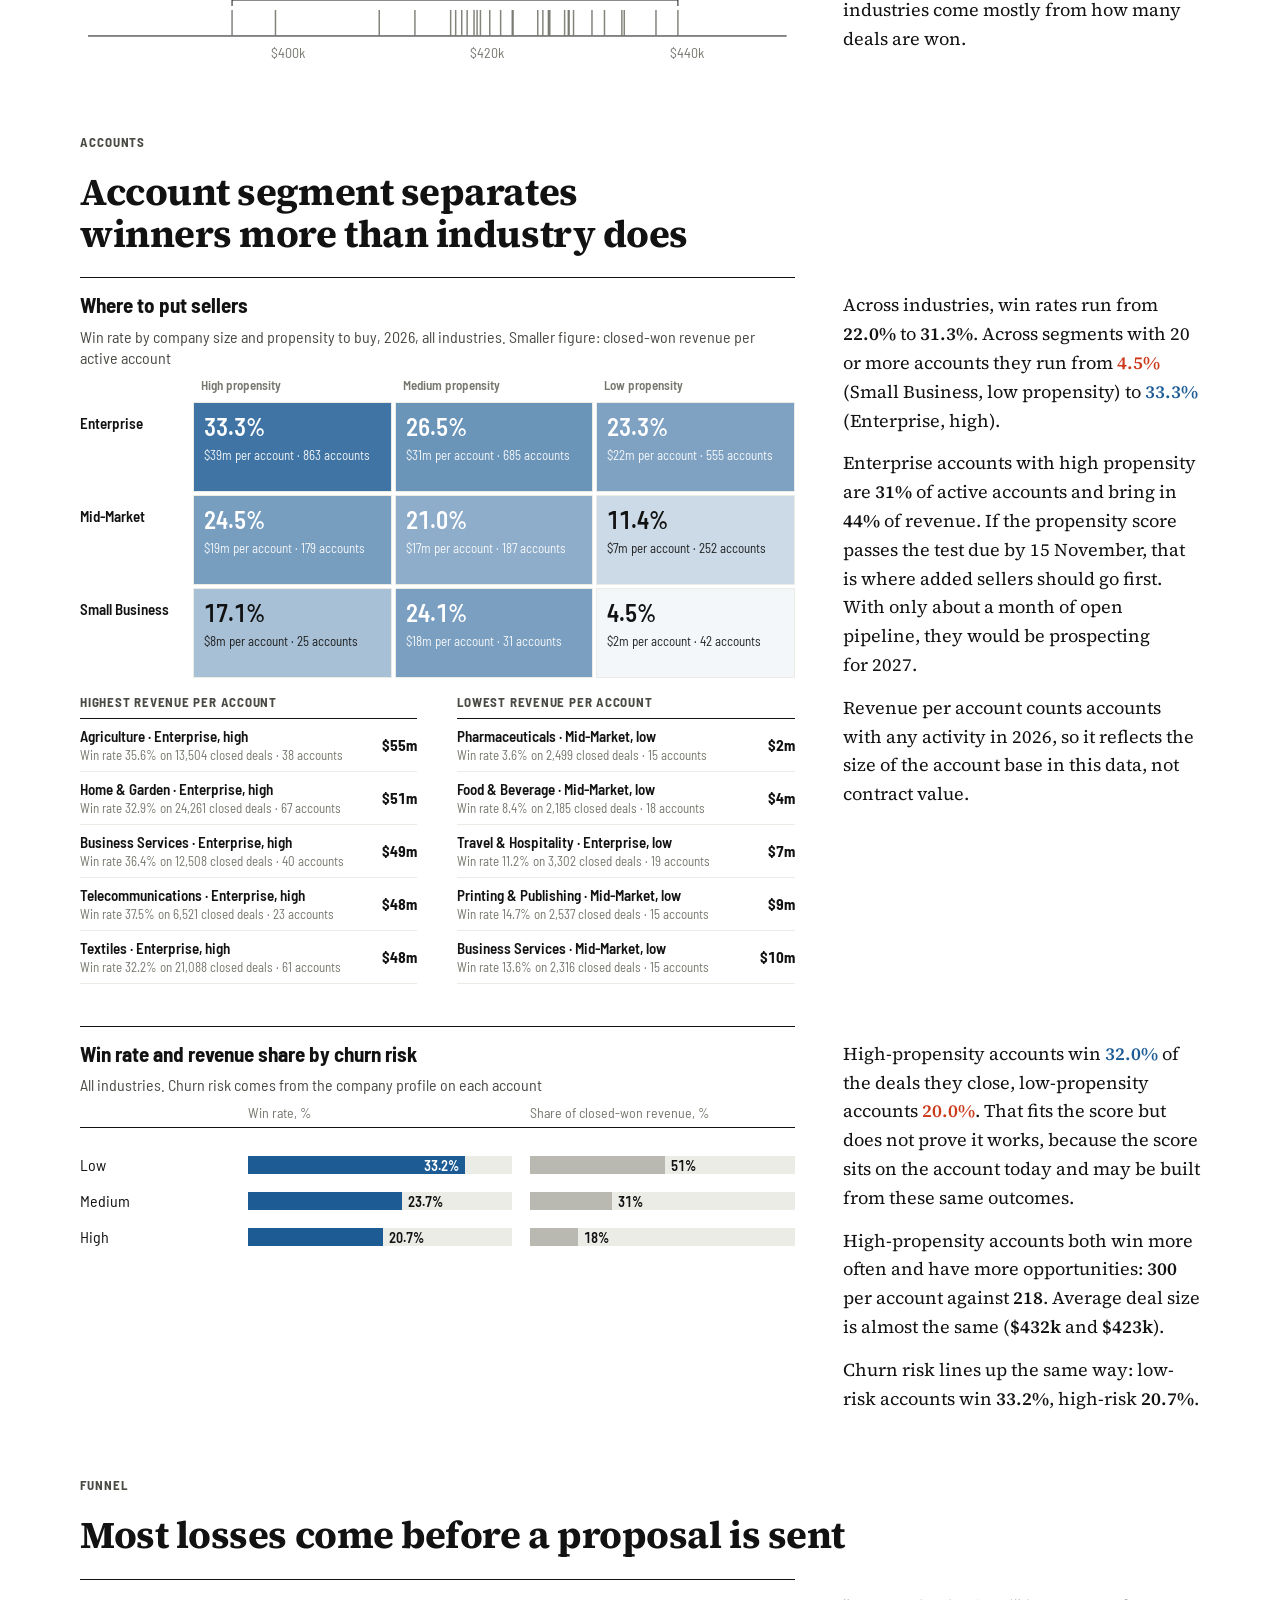
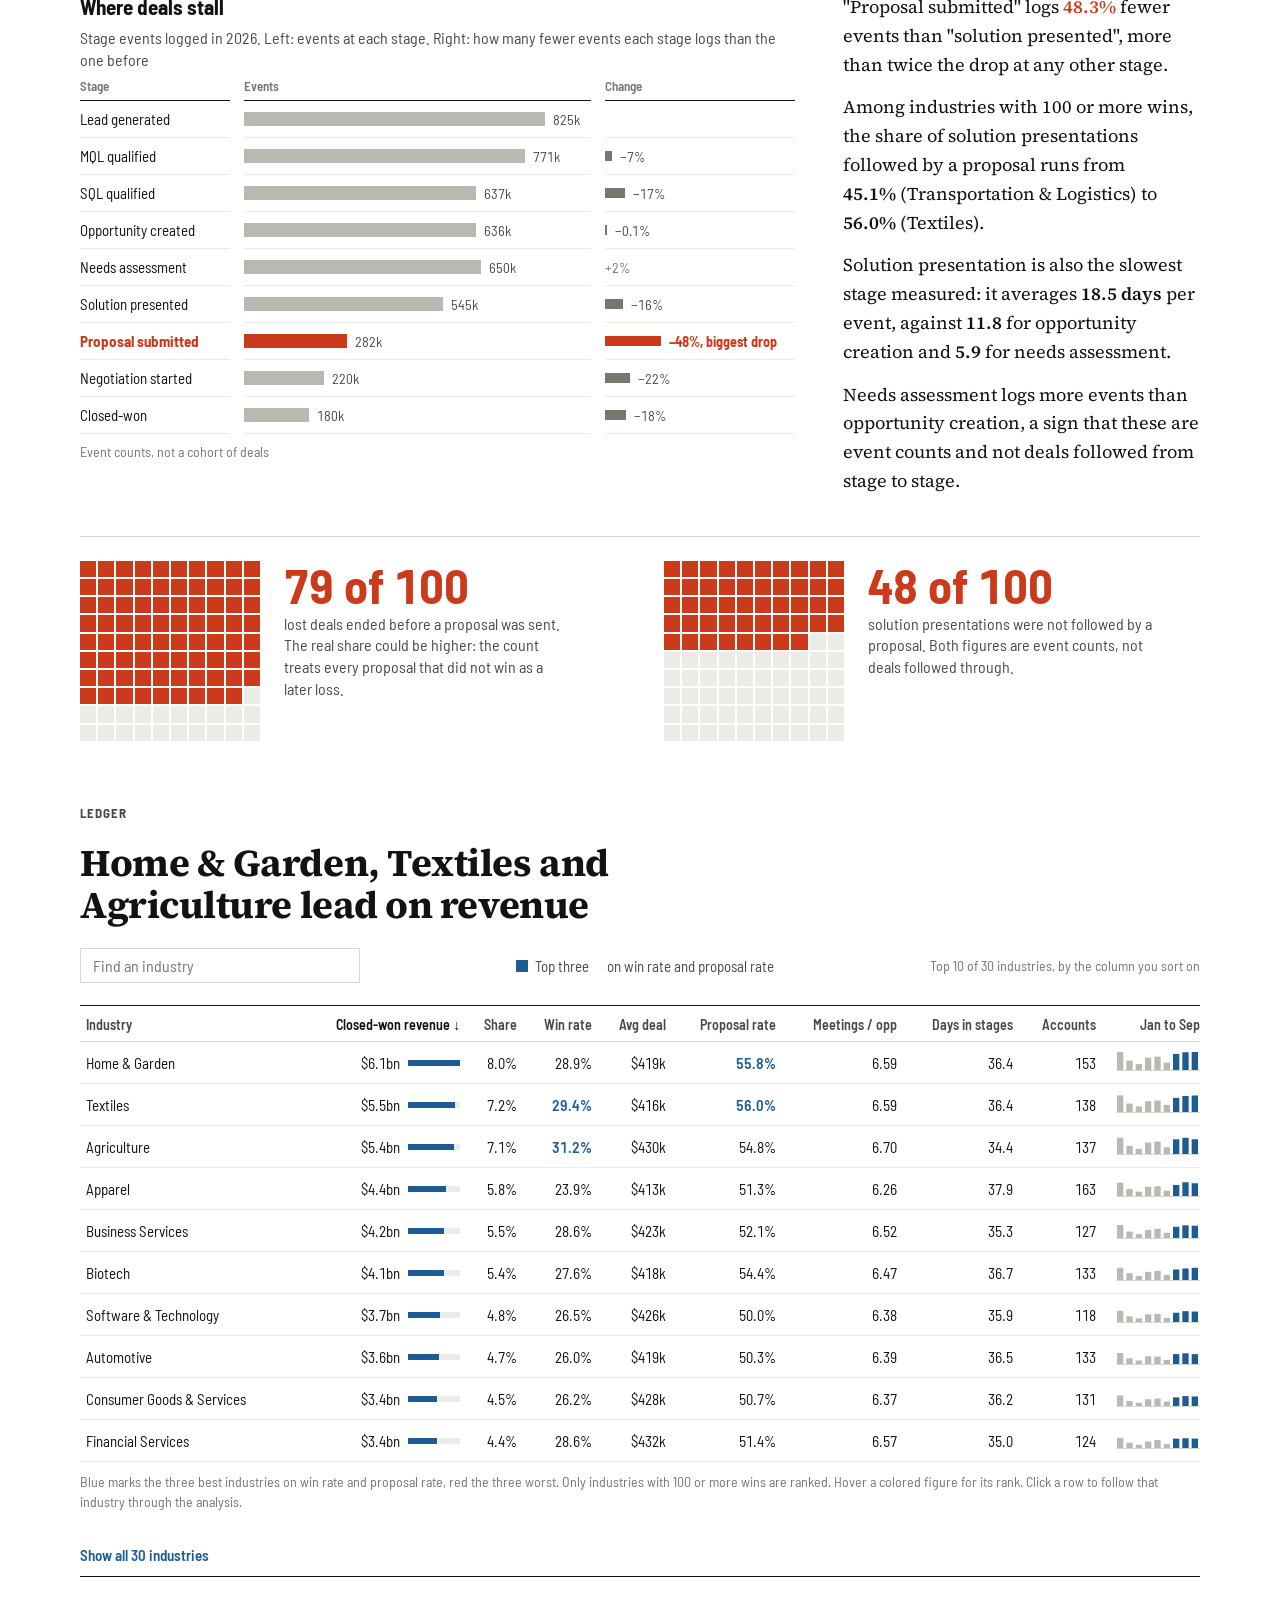
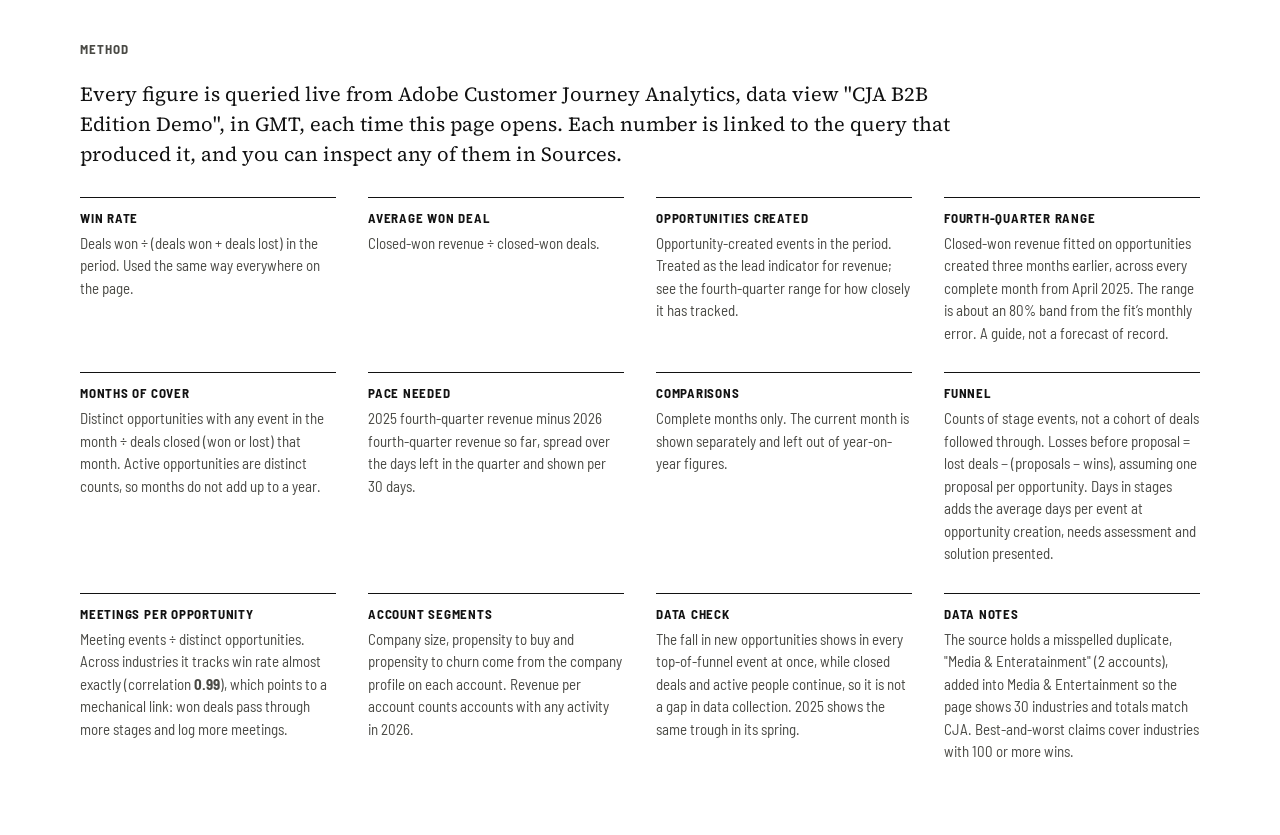
==== commit ffb8aa3a: "Publish demo site build 20261020T170606Z" ====
--- a/demo/index.html
+++ b/demo/index.html
@@ -1,3 +1,3 @@
 <!doctype html><html lang="en" data-mode="light"><head><meta charset="utf-8"><meta name="viewport" content="width=device-width,initial-scale=1">
 <style>:root{--color-bg:#F5F4EF}html[data-mode=dark]{--color-bg:#1F1E1D}body{margin:0;background:var(--color-bg)}.dash-skeleton:empty{min-height:1em;background:rgba(127,127,127,.12)}</style>
-<meta name="robots" content="noindex"><title>Industry Pipeline Atlas (Folio demo build)</title><script src="d3.min.js"></script></head><body><p id="folio-build" style="font:13px/1.5 system-ui,sans-serif;max-width:1100px;margin:16px auto;padding:0 16px;color:#555">Folio feasibility test build 20261020T170009Z, built 2026-10-20 17:00 UTC. Static snapshot from the CJA data view "CJA B2B Edition Demo" (demo data). Numbers produced with Ashok Gorrepati's CJA access, from snapshots taken on 16 October 2026.</p><div id="dash-root"></div><script src="shim.js"></script></body></html>
+<meta name="robots" content="noindex"><title>Industry Pipeline Atlas (Folio demo build)</title><script src="d3.min.js"></script></head><body><p id="folio-build" style="font:13px/1.5 system-ui,sans-serif;max-width:1100px;margin:16px auto;padding:0 16px;color:#555">Folio feasibility test build 20261020T170606Z, built 2026-10-20 17:06 UTC. Static snapshot from the CJA data view "CJA B2B Edition Demo" (demo data). Numbers produced with Ashok Gorrepati's CJA access, from snapshots taken on 16 October 2026.</p><div id="dash-root"></div><script src="shim.js"></script></body></html>
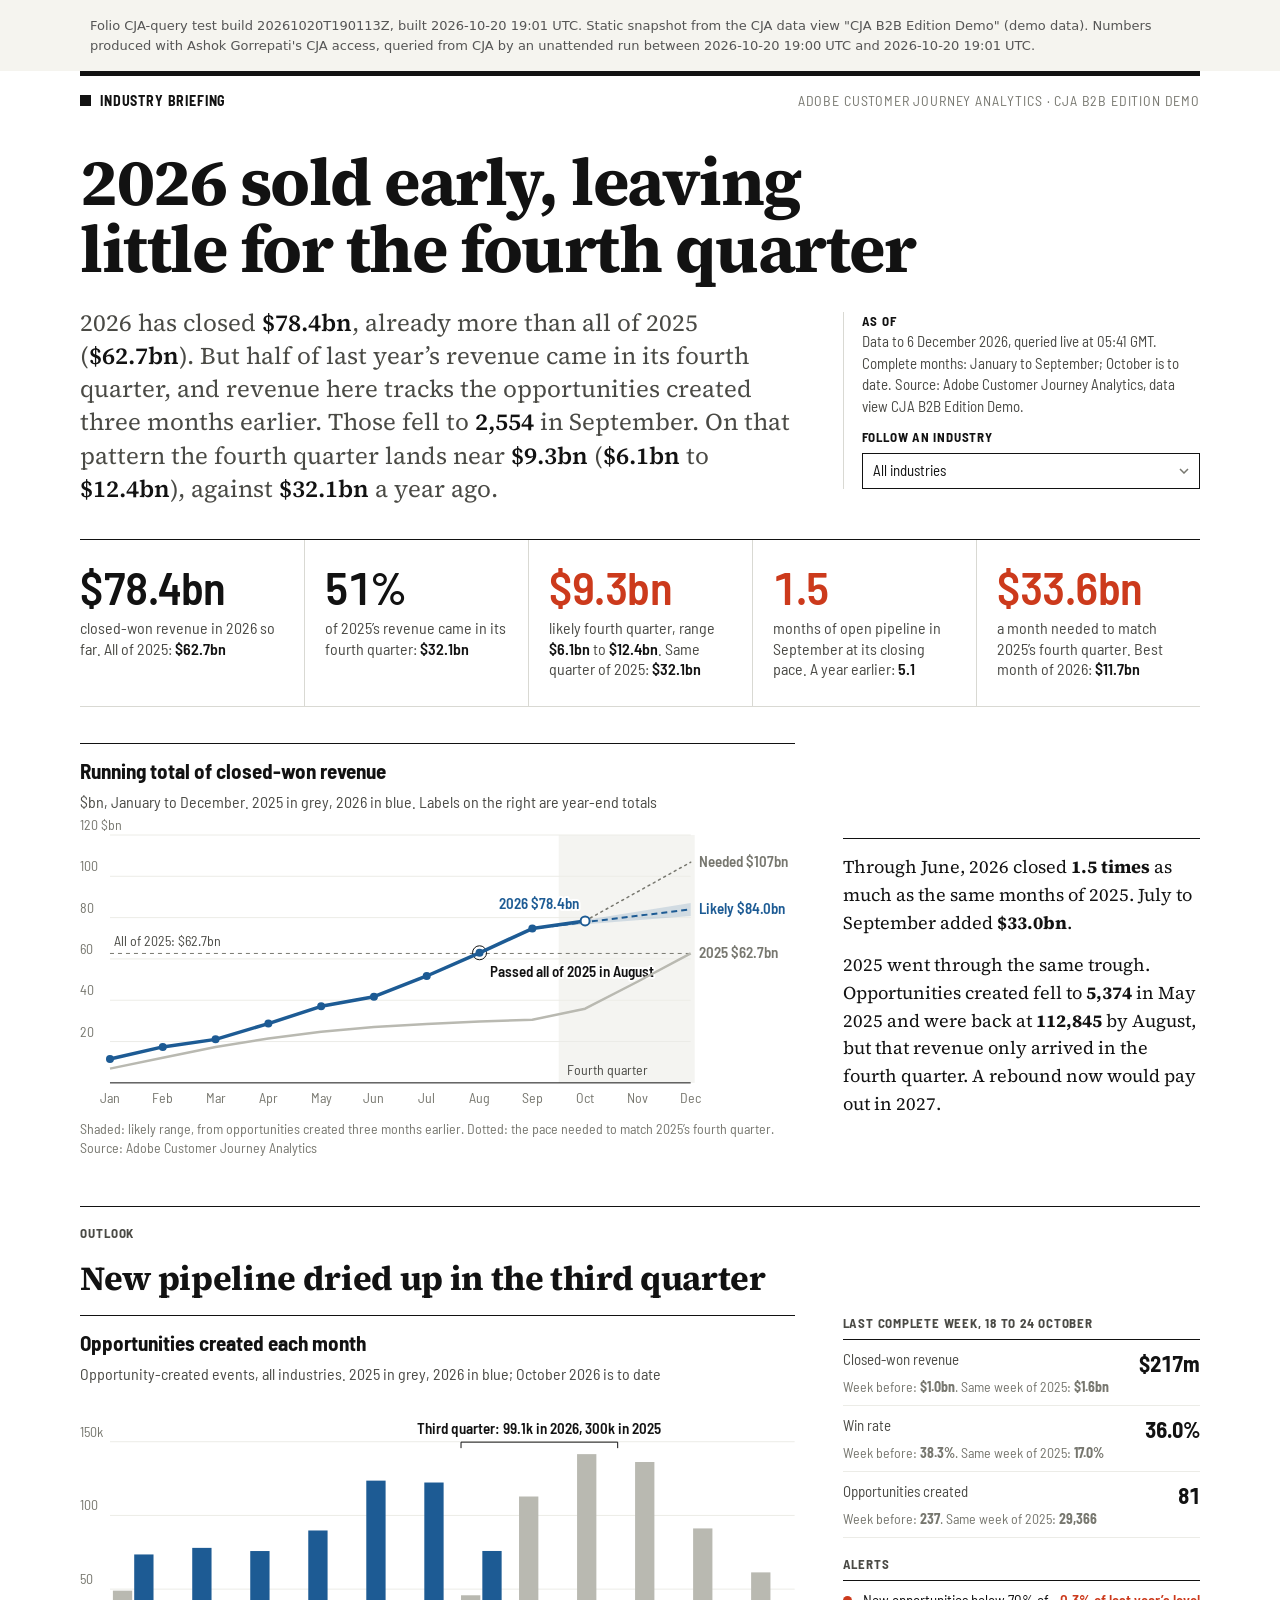
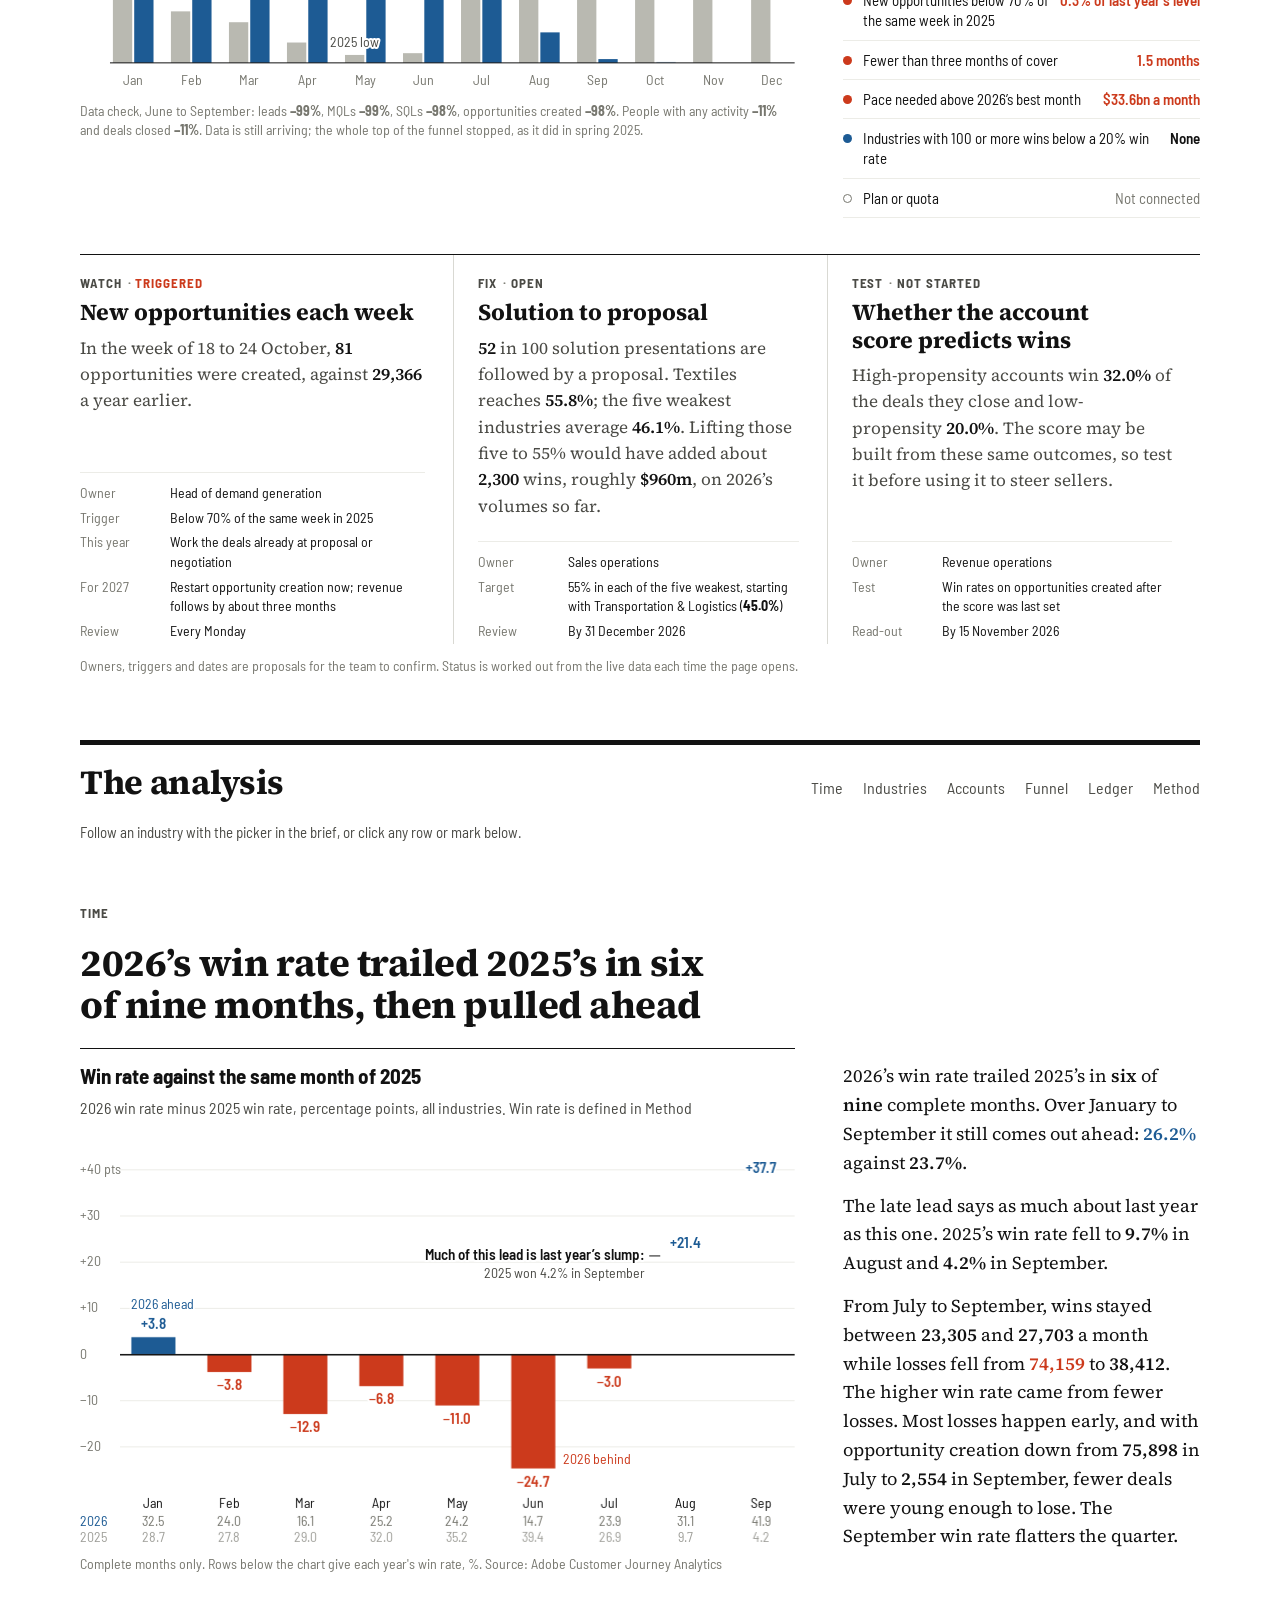
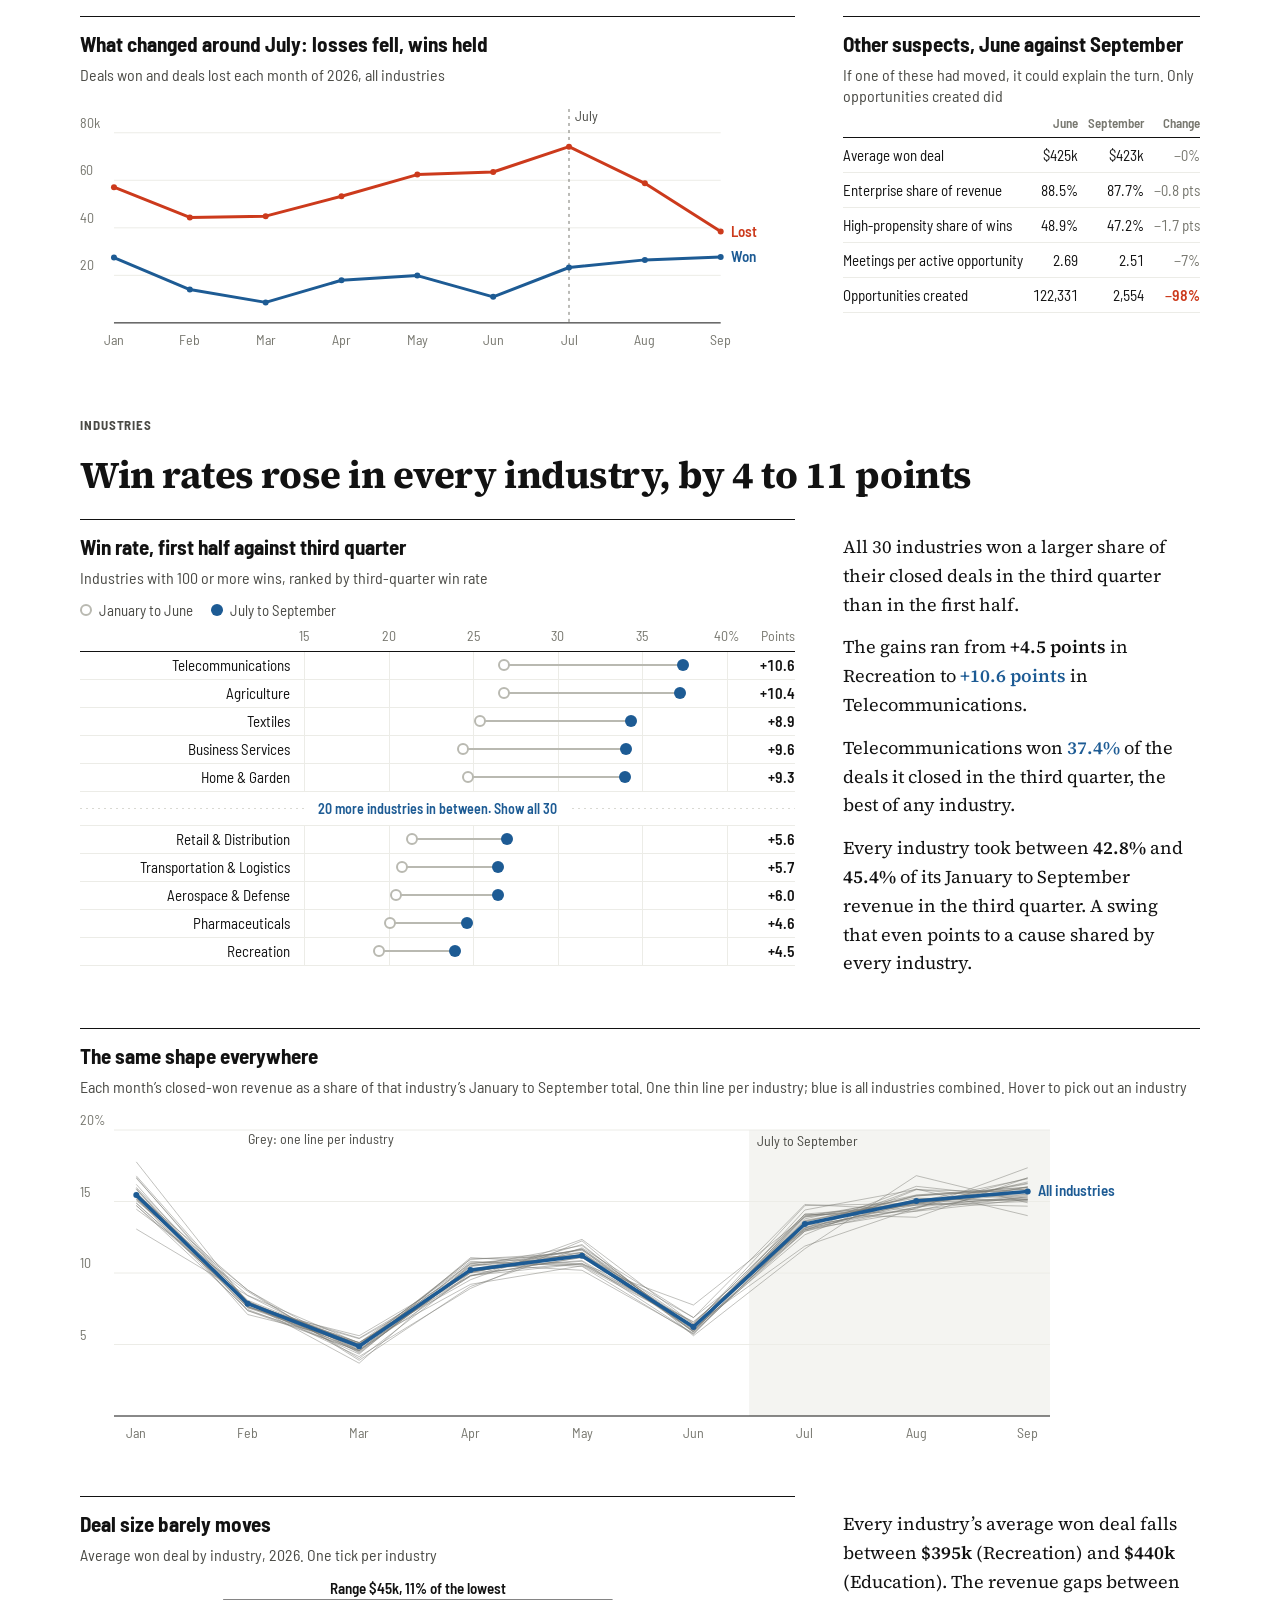
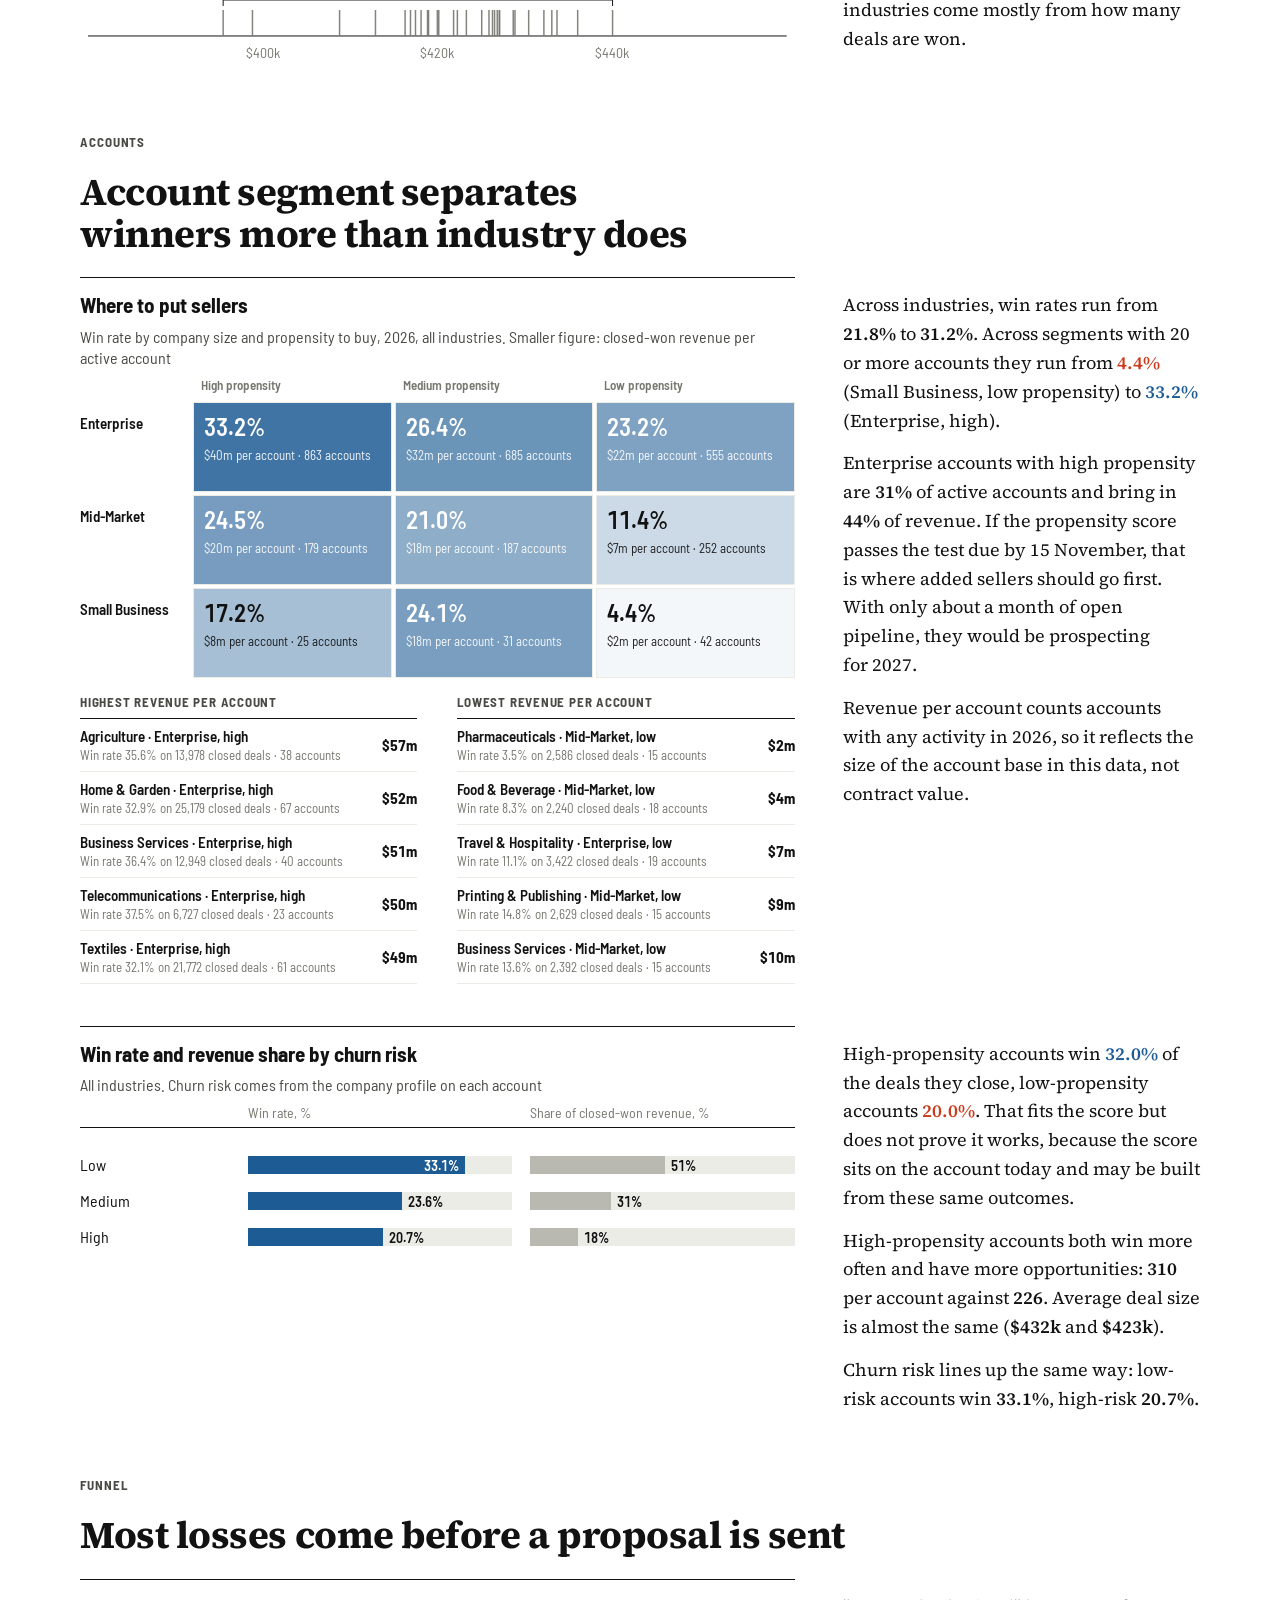
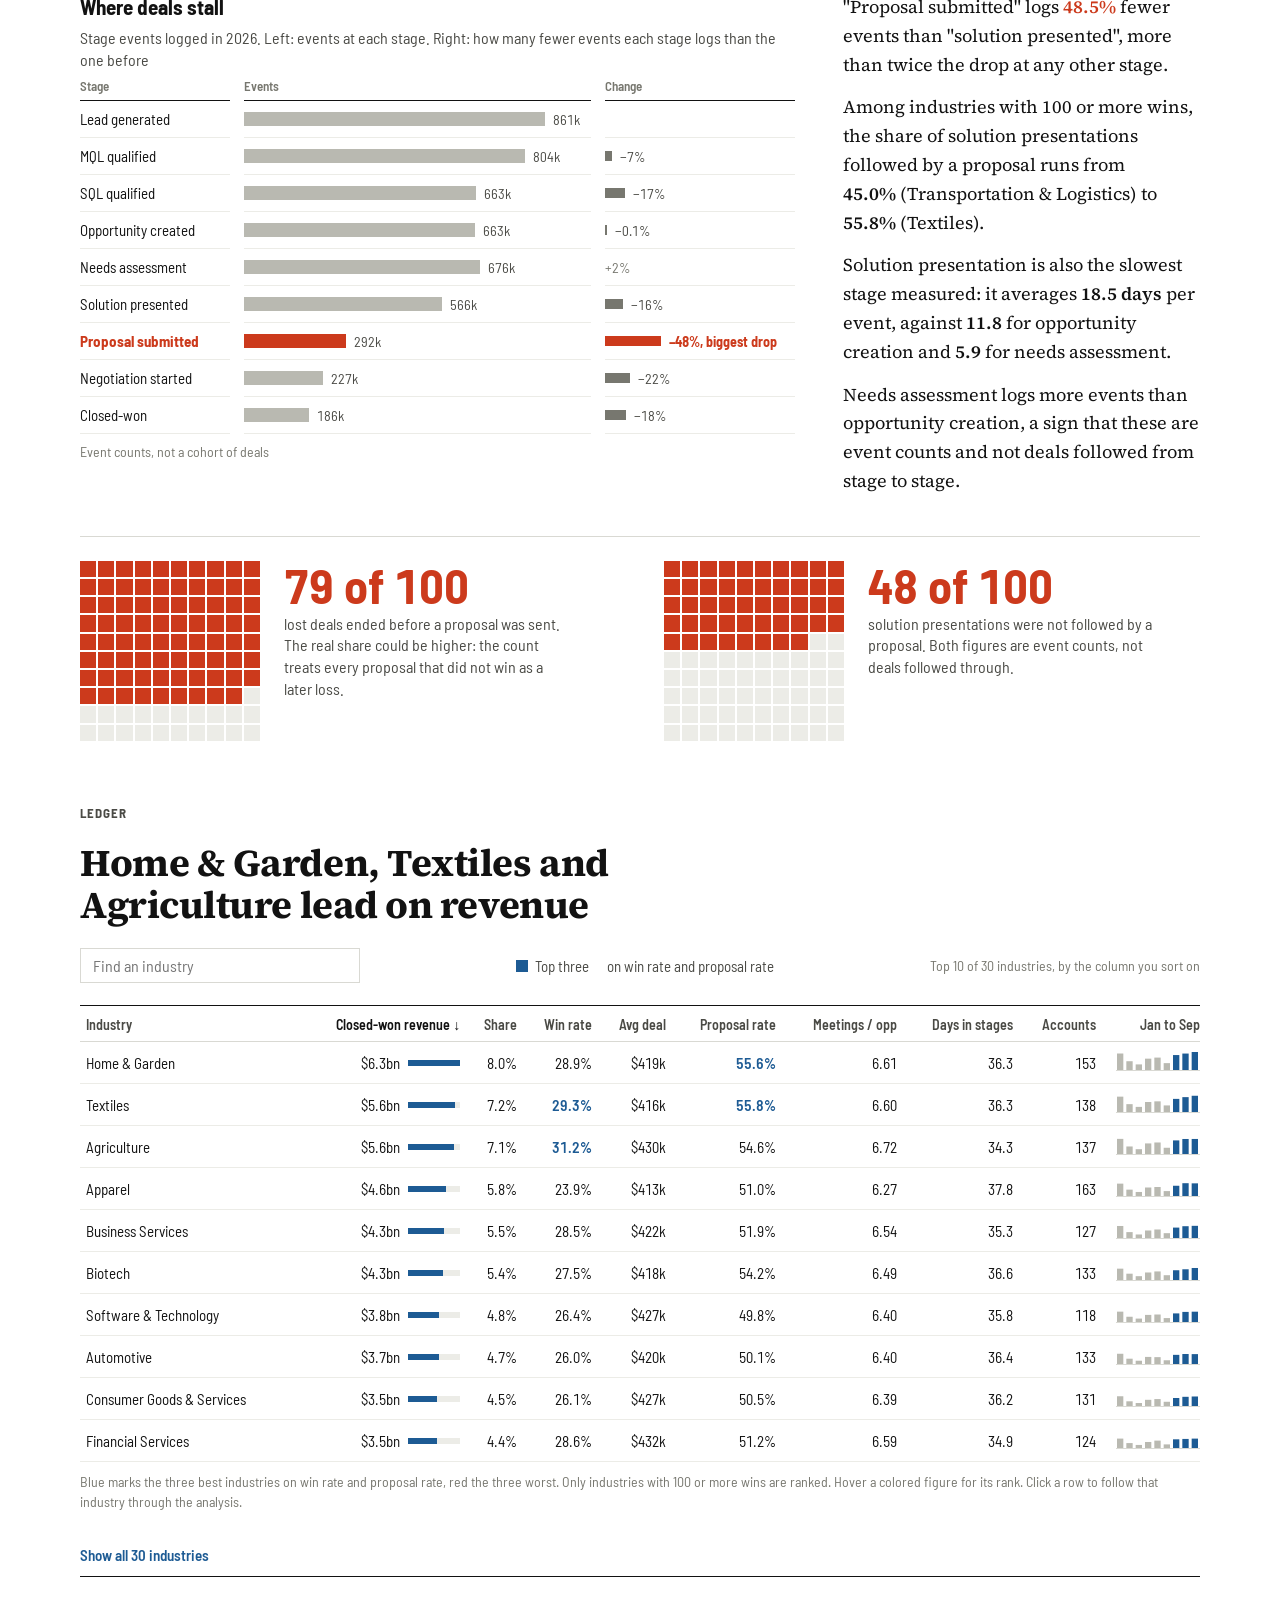
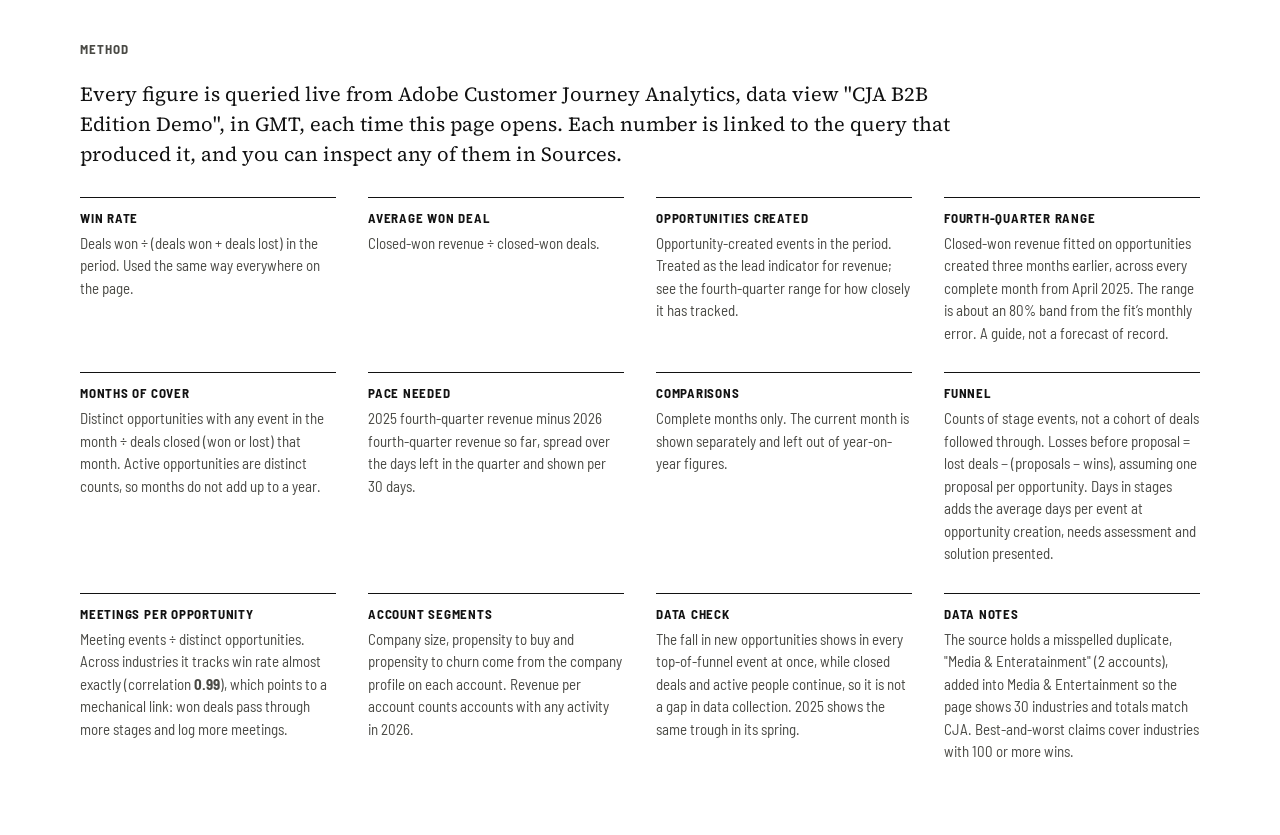
==== commit d80f1f79: "Publish demo site build 20261020T190113Z" ====
--- a/demo/index.html
+++ b/demo/index.html
@@ -1,3 +1,3 @@
 <!doctype html><html lang="en" data-mode="light"><head><meta charset="utf-8"><meta name="viewport" content="width=device-width,initial-scale=1">
 <style>:root{--color-bg:#F5F4EF}html[data-mode=dark]{--color-bg:#1F1E1D}body{margin:0;background:var(--color-bg)}.dash-skeleton:empty{min-height:1em;background:rgba(127,127,127,.12)}</style>
-<meta name="robots" content="noindex"><title>Industry Pipeline Atlas (Folio demo build)</title><script src="d3.min.js"></script></head><body><p id="folio-build" style="font:13px/1.5 system-ui,sans-serif;max-width:1100px;margin:16px auto;padding:0 16px;color:#555">Folio feasibility test build 20261020T170606Z, built 2026-10-20 17:06 UTC. Static snapshot from the CJA data view "CJA B2B Edition Demo" (demo data). Numbers produced with Ashok Gorrepati's CJA access, from snapshots taken on 16 October 2026.</p><div id="dash-root"></div><script src="shim.js"></script></body></html>
+<meta name="robots" content="noindex"><title>Industry Pipeline Atlas (Folio demo build)</title><script src="d3.min.js"></script></head><body><p id="folio-build" style="font:13px/1.5 system-ui,sans-serif;max-width:1100px;margin:16px auto;padding:0 16px;color:#555">Folio CJA-query test build 20261020T190113Z, built 2026-10-20 19:01 UTC. Static snapshot from the CJA data view "CJA B2B Edition Demo" (demo data). Numbers produced with Ashok Gorrepati's CJA access, queried from CJA by an unattended run between 2026-10-20 19:00 UTC and 2026-10-20 19:01 UTC.</p><div id="dash-root"></div><script src="shim.js"></script></body></html>
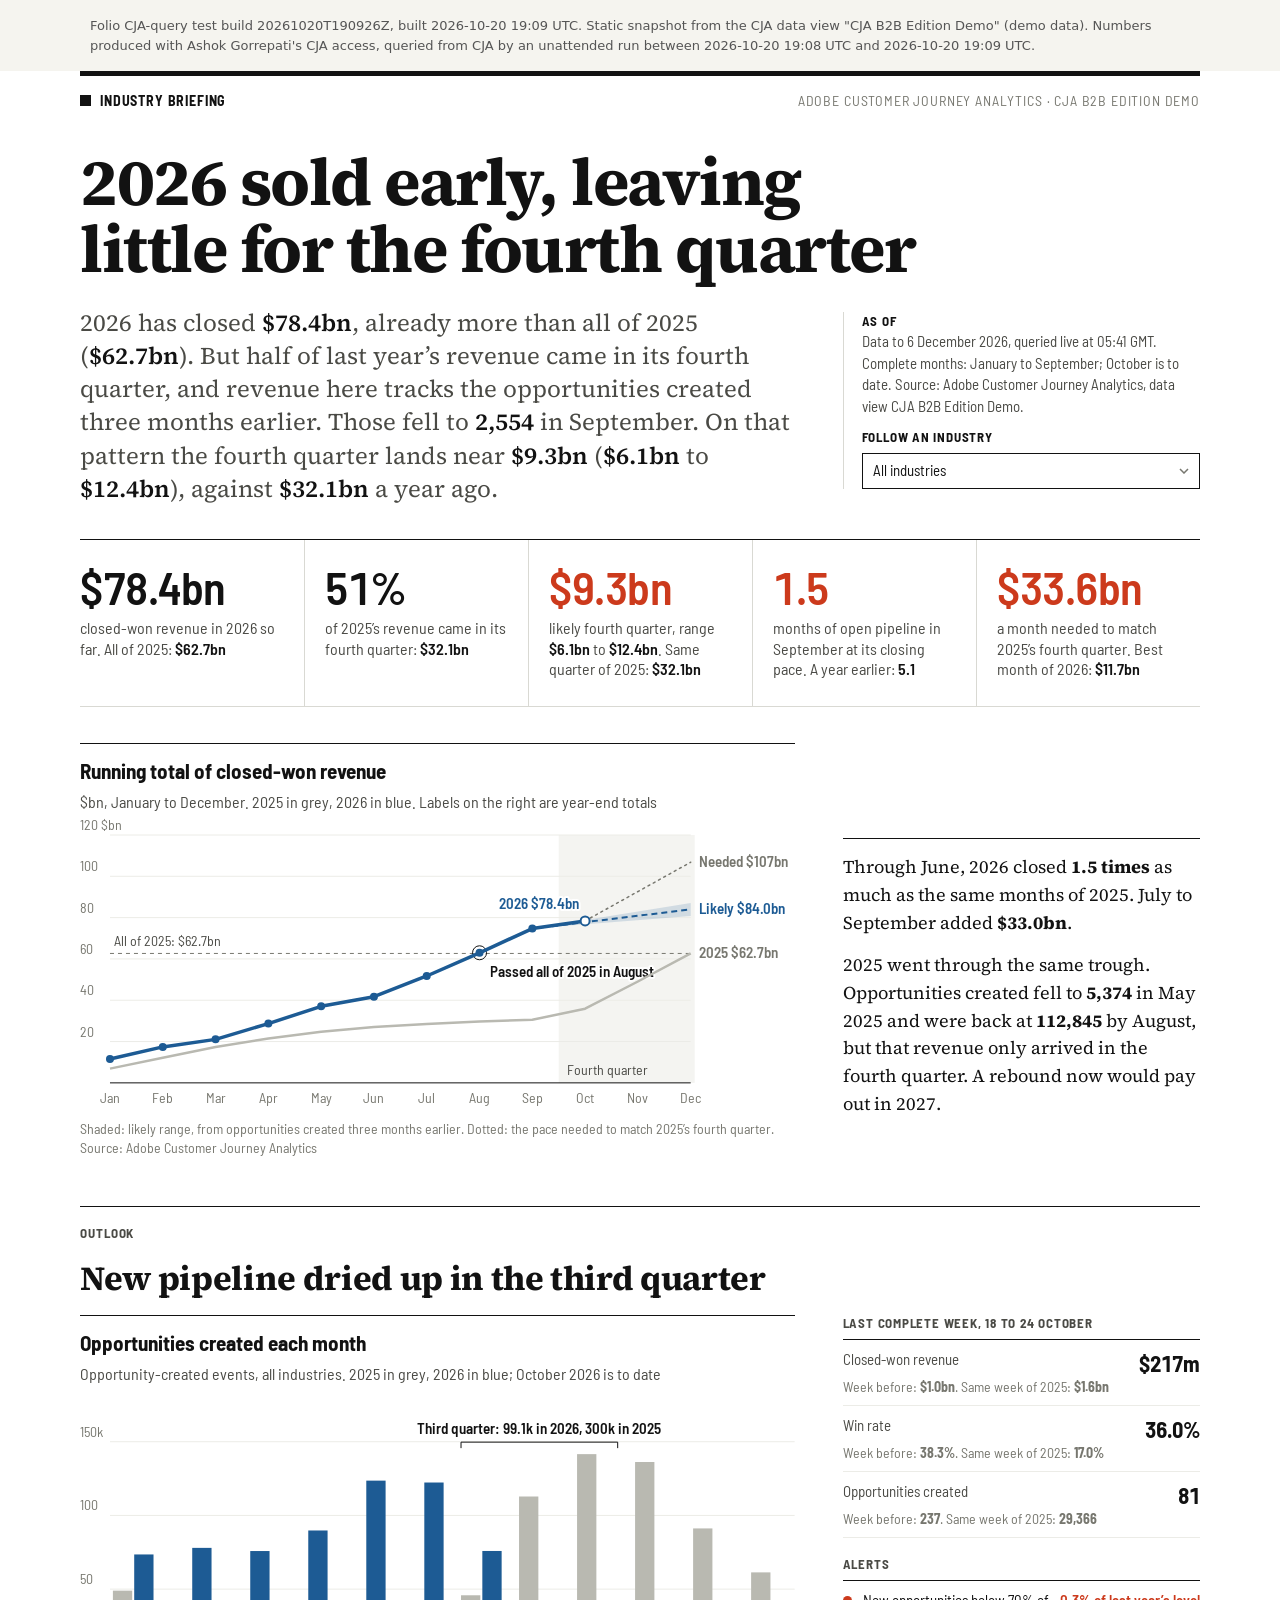
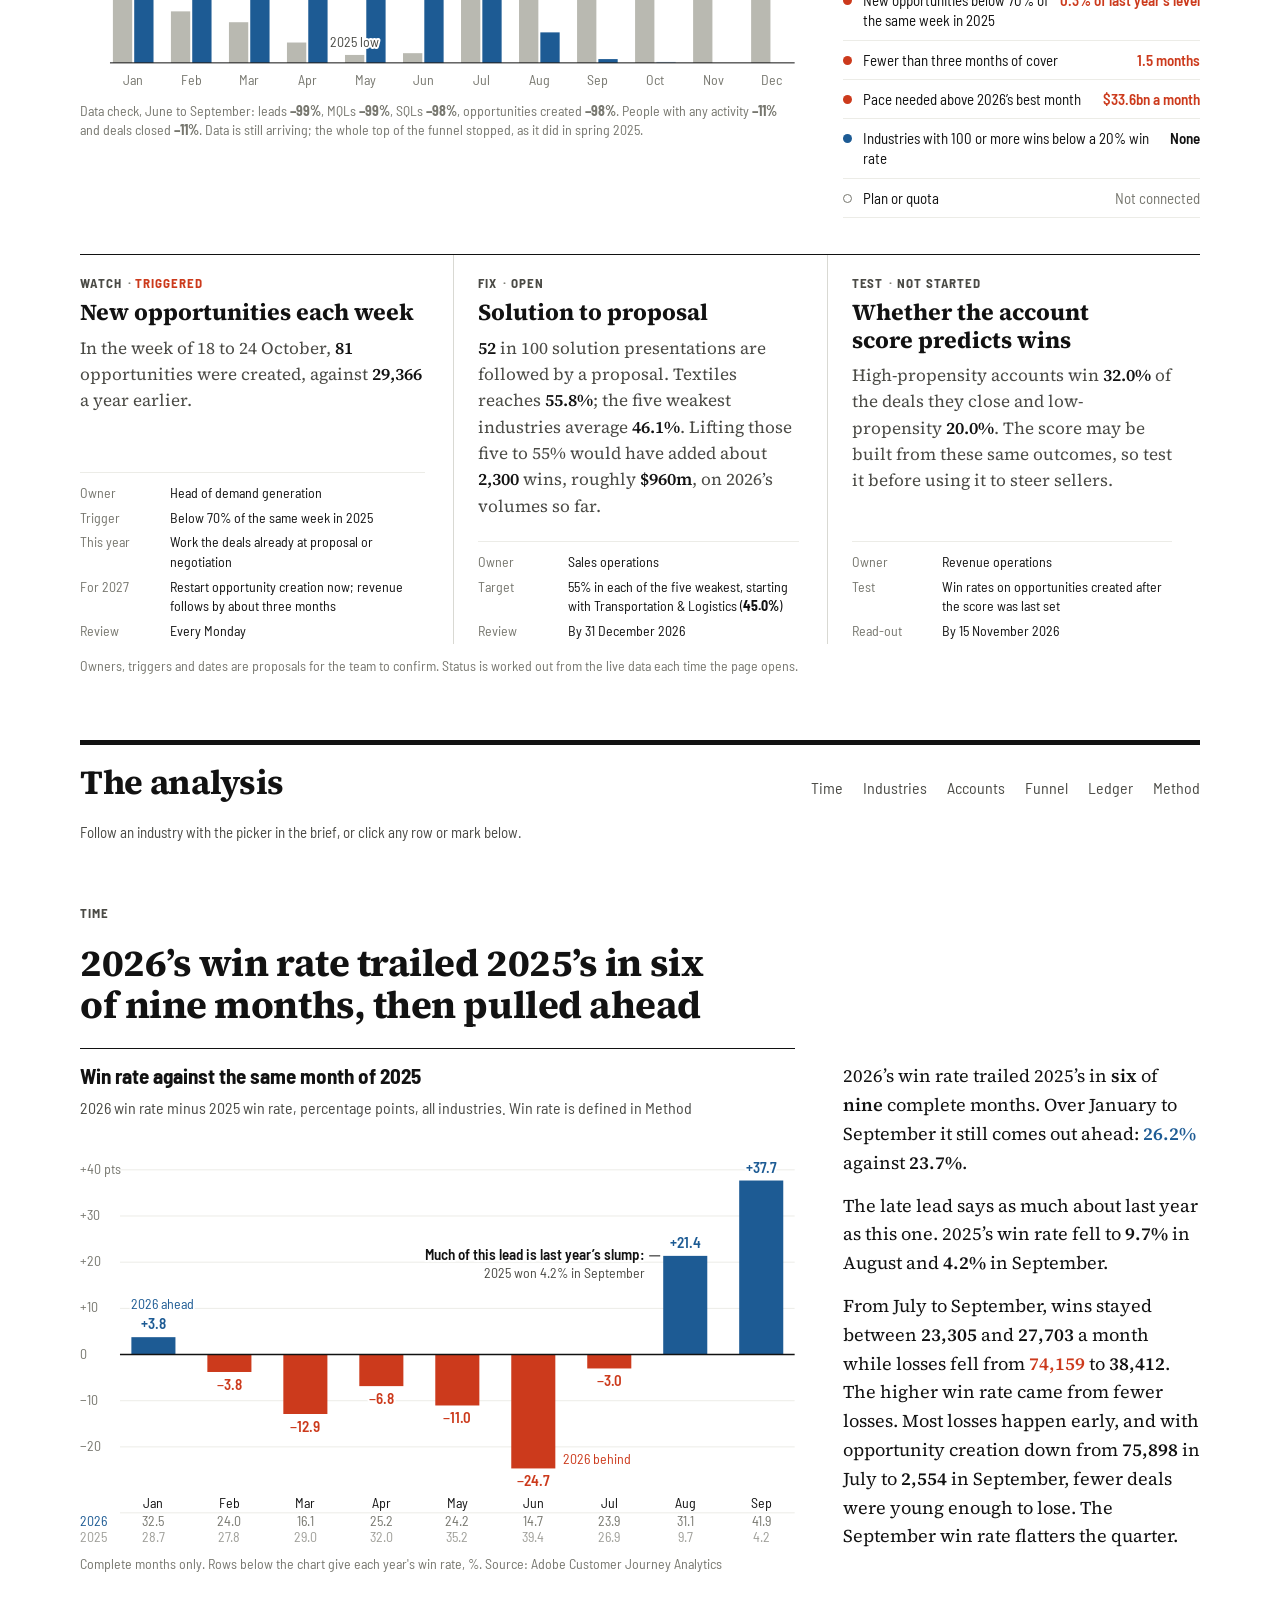
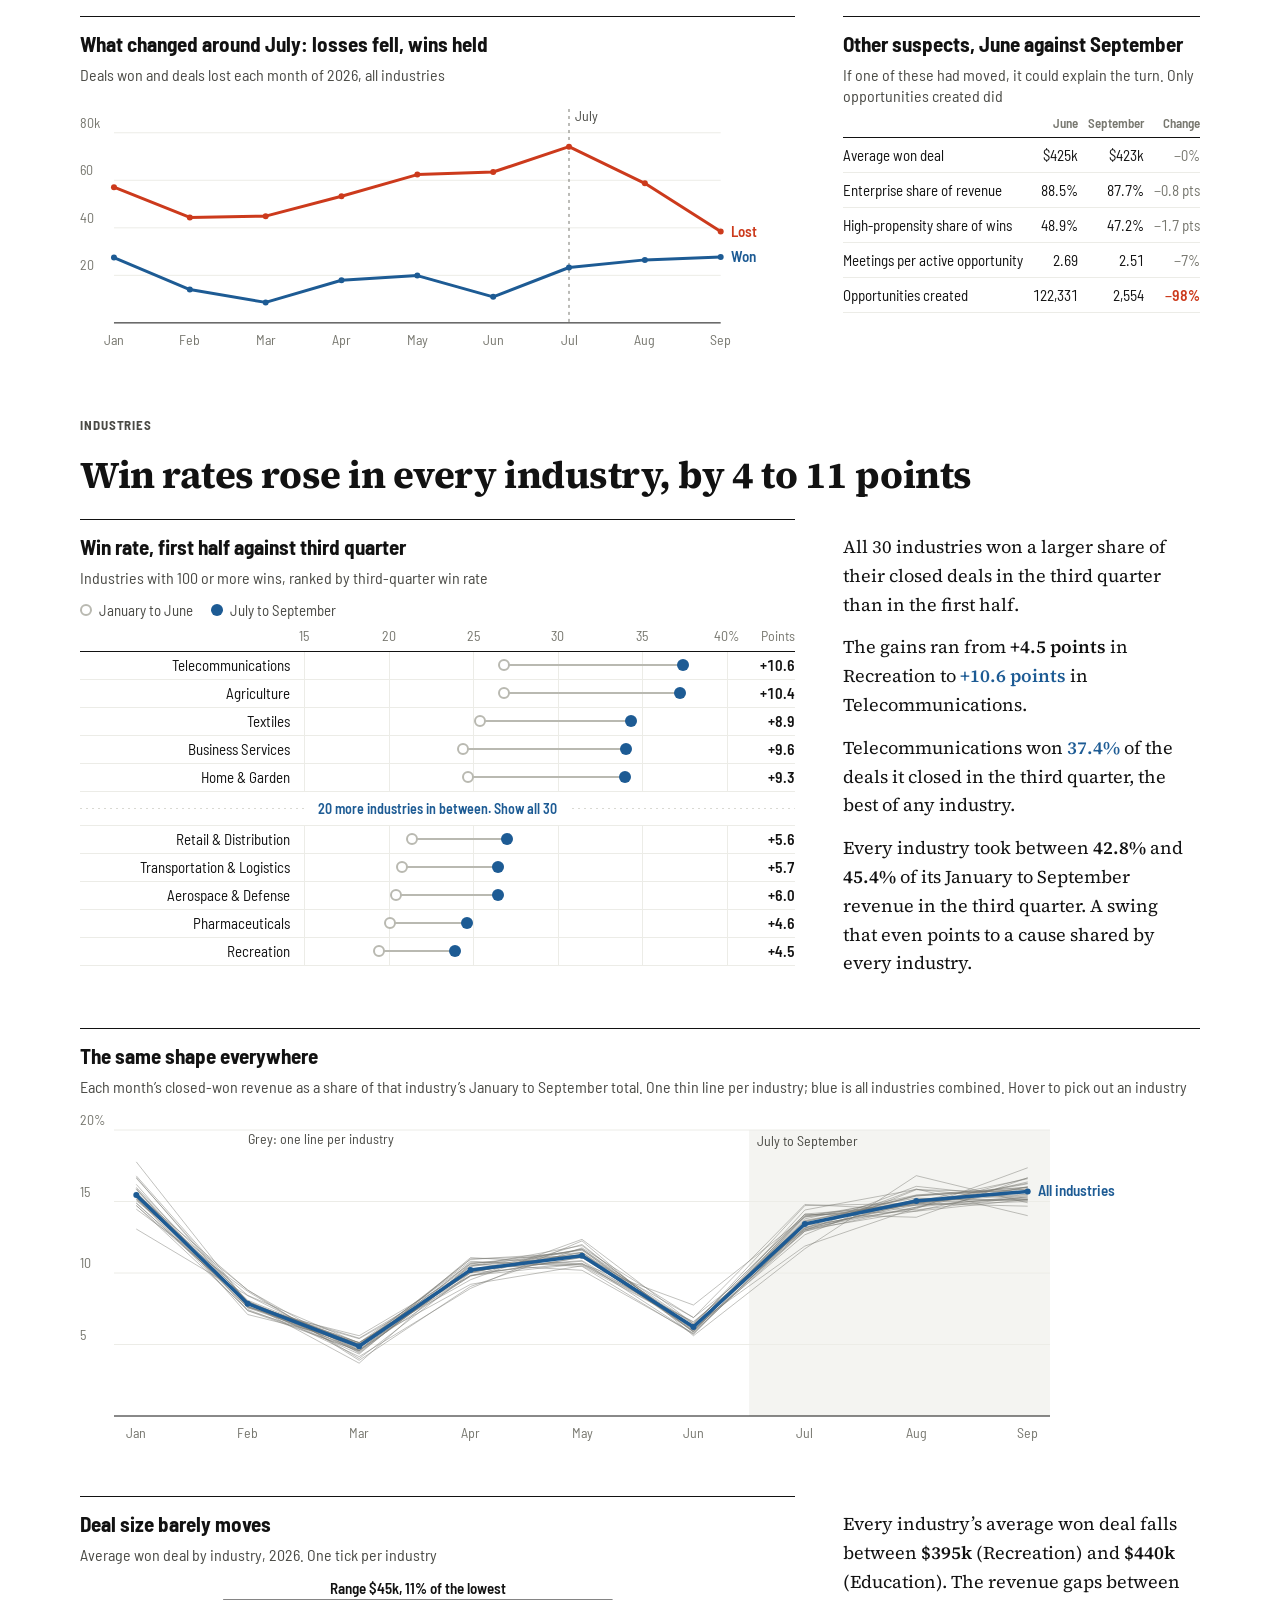
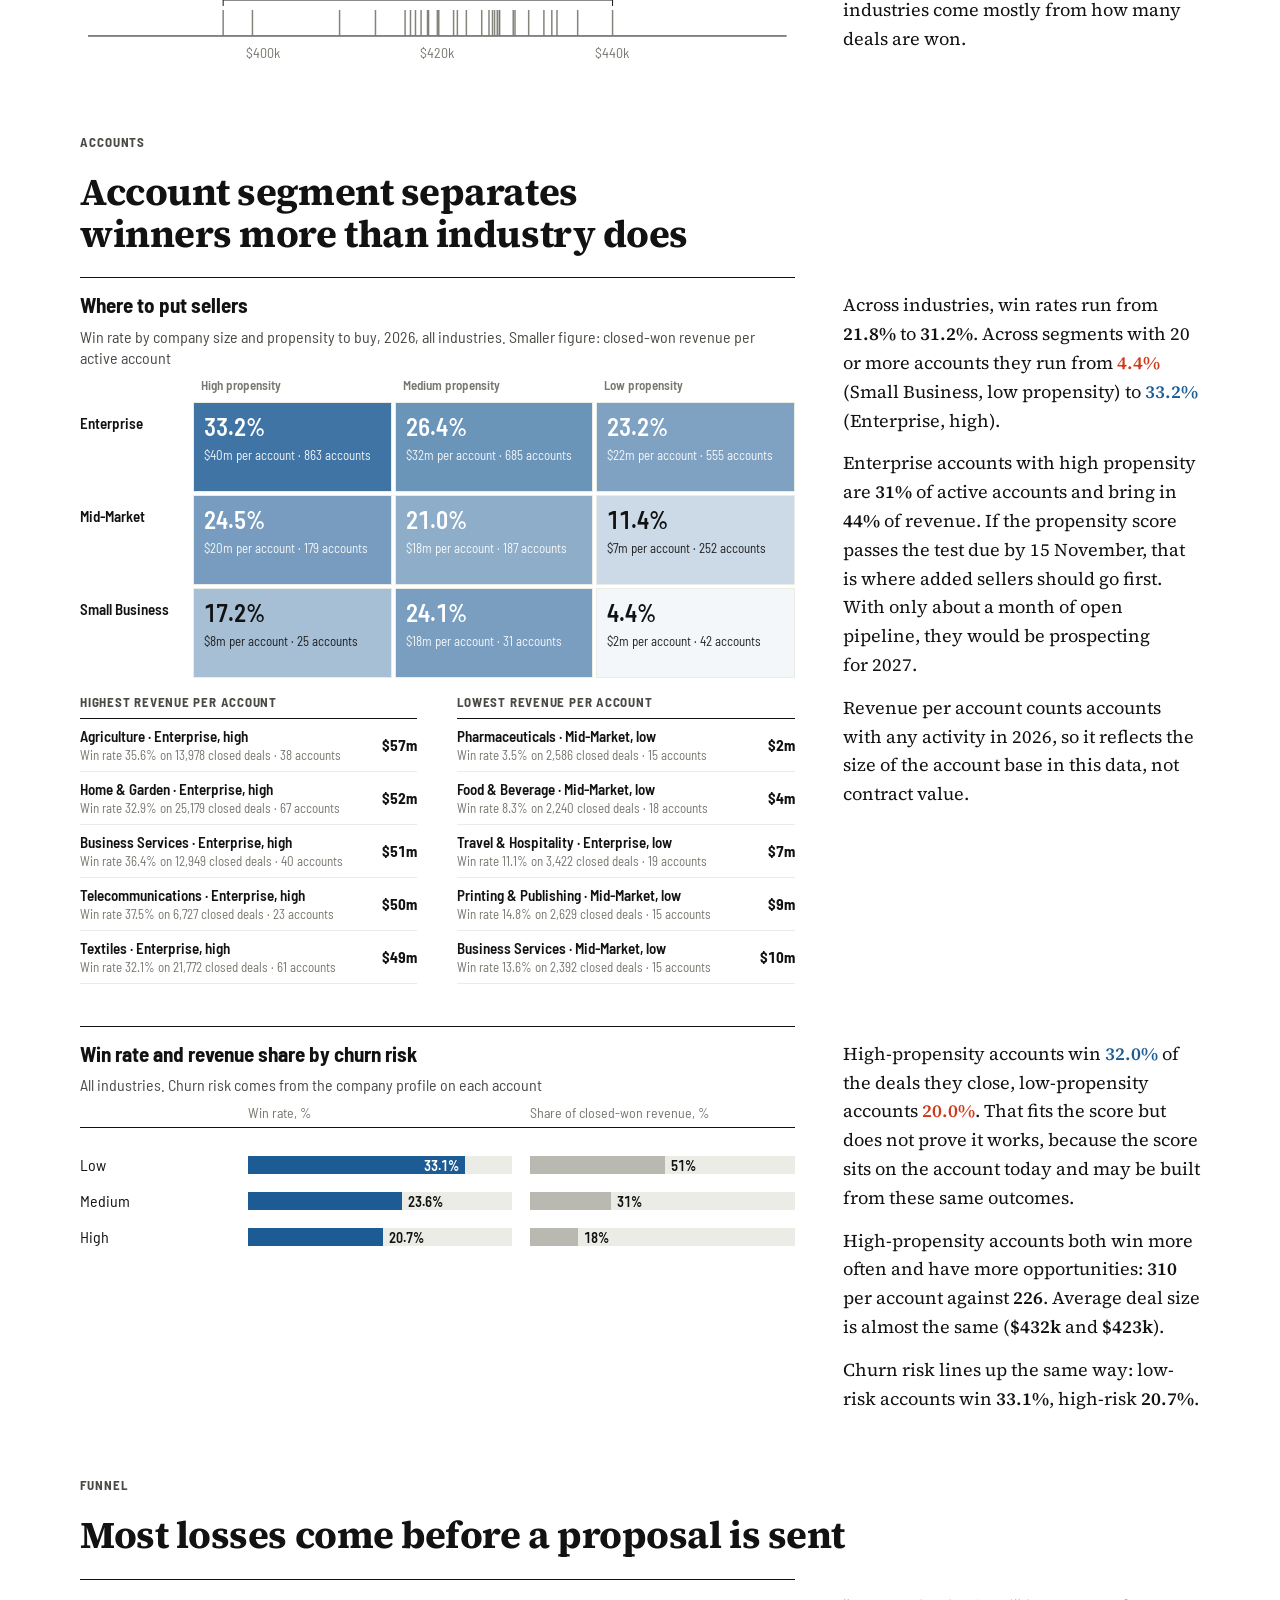
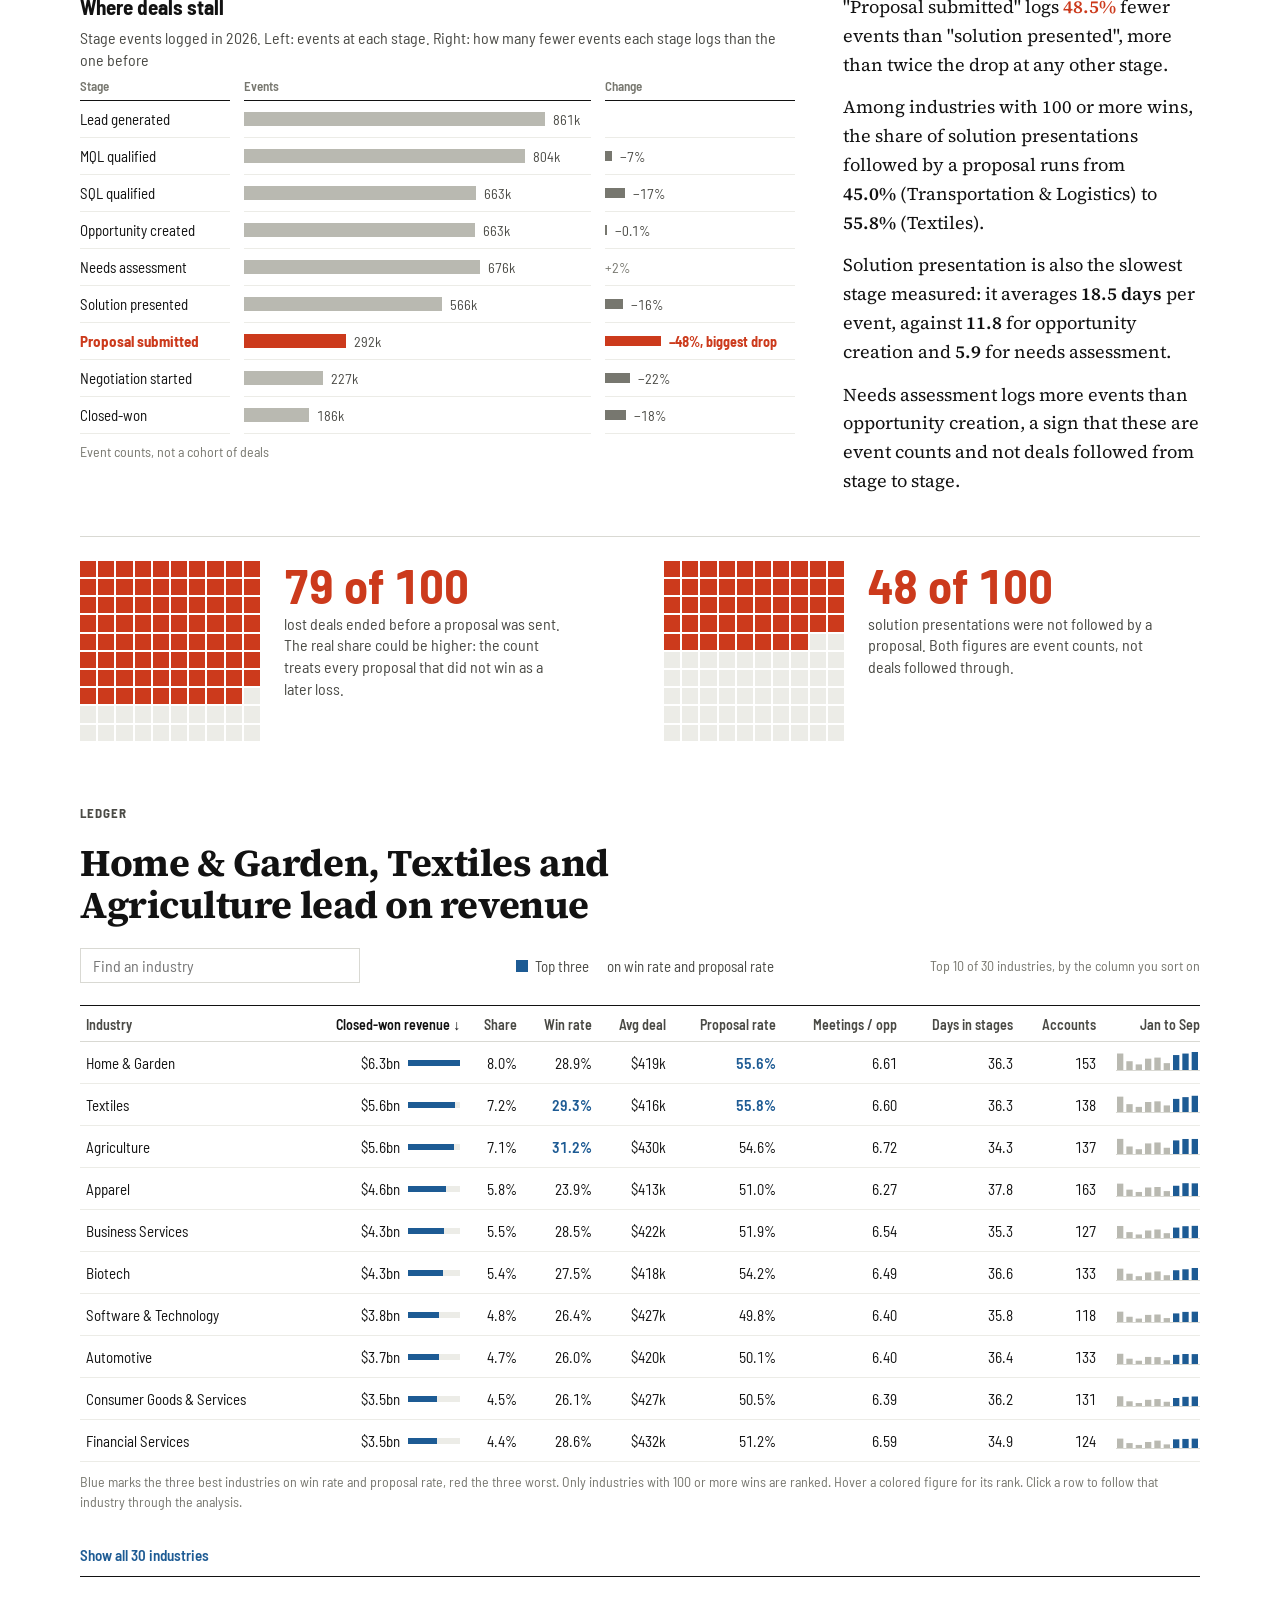
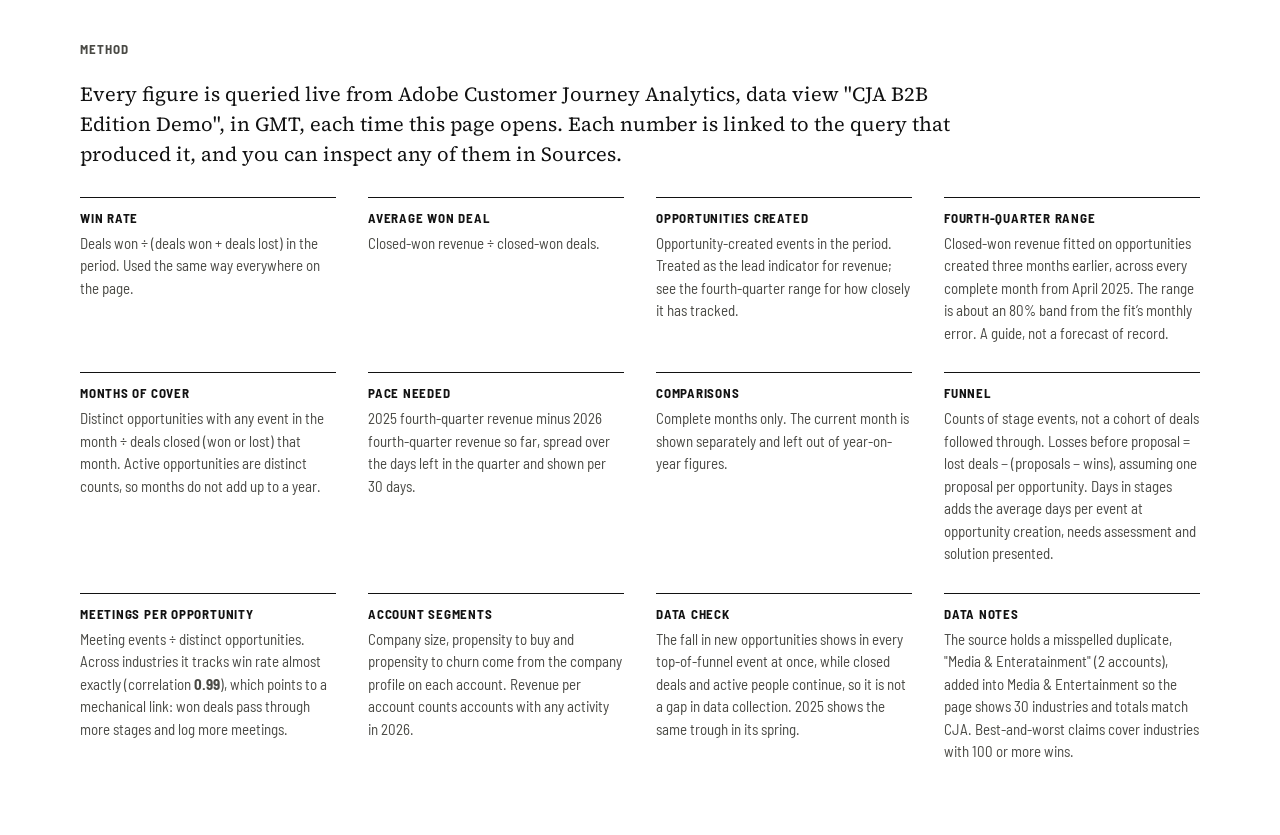
==== commit 7af05930: "Publish demo site build 20261020T190926Z" ====
--- a/demo/index.html
+++ b/demo/index.html
@@ -1,3 +1,3 @@
 <!doctype html><html lang="en" data-mode="light"><head><meta charset="utf-8"><meta name="viewport" content="width=device-width,initial-scale=1">
 <style>:root{--color-bg:#F5F4EF}html[data-mode=dark]{--color-bg:#1F1E1D}body{margin:0;background:var(--color-bg)}.dash-skeleton:empty{min-height:1em;background:rgba(127,127,127,.12)}</style>
-<meta name="robots" content="noindex"><title>Industry Pipeline Atlas (Folio demo build)</title><script src="d3.min.js"></script></head><body><p id="folio-build" style="font:13px/1.5 system-ui,sans-serif;max-width:1100px;margin:16px auto;padding:0 16px;color:#555">Folio CJA-query test build 20261020T190113Z, built 2026-10-20 19:01 UTC. Static snapshot from the CJA data view "CJA B2B Edition Demo" (demo data). Numbers produced with Ashok Gorrepati's CJA access, queried from CJA by an unattended run between 2026-10-20 19:00 UTC and 2026-10-20 19:01 UTC.</p><div id="dash-root"></div><script src="shim.js"></script></body></html>
+<meta name="robots" content="noindex"><title>Industry Pipeline Atlas (Folio demo build)</title><script src="d3.min.js"></script></head><body><p id="folio-build" style="font:13px/1.5 system-ui,sans-serif;max-width:1100px;margin:16px auto;padding:0 16px;color:#555">Folio CJA-query test build 20261020T190926Z, built 2026-10-20 19:09 UTC. Static snapshot from the CJA data view "CJA B2B Edition Demo" (demo data). Numbers produced with Ashok Gorrepati's CJA access, queried from CJA by an unattended run between 2026-10-20 19:08 UTC and 2026-10-20 19:09 UTC.</p><div id="dash-root"></div><script src="shim.js"></script></body></html>
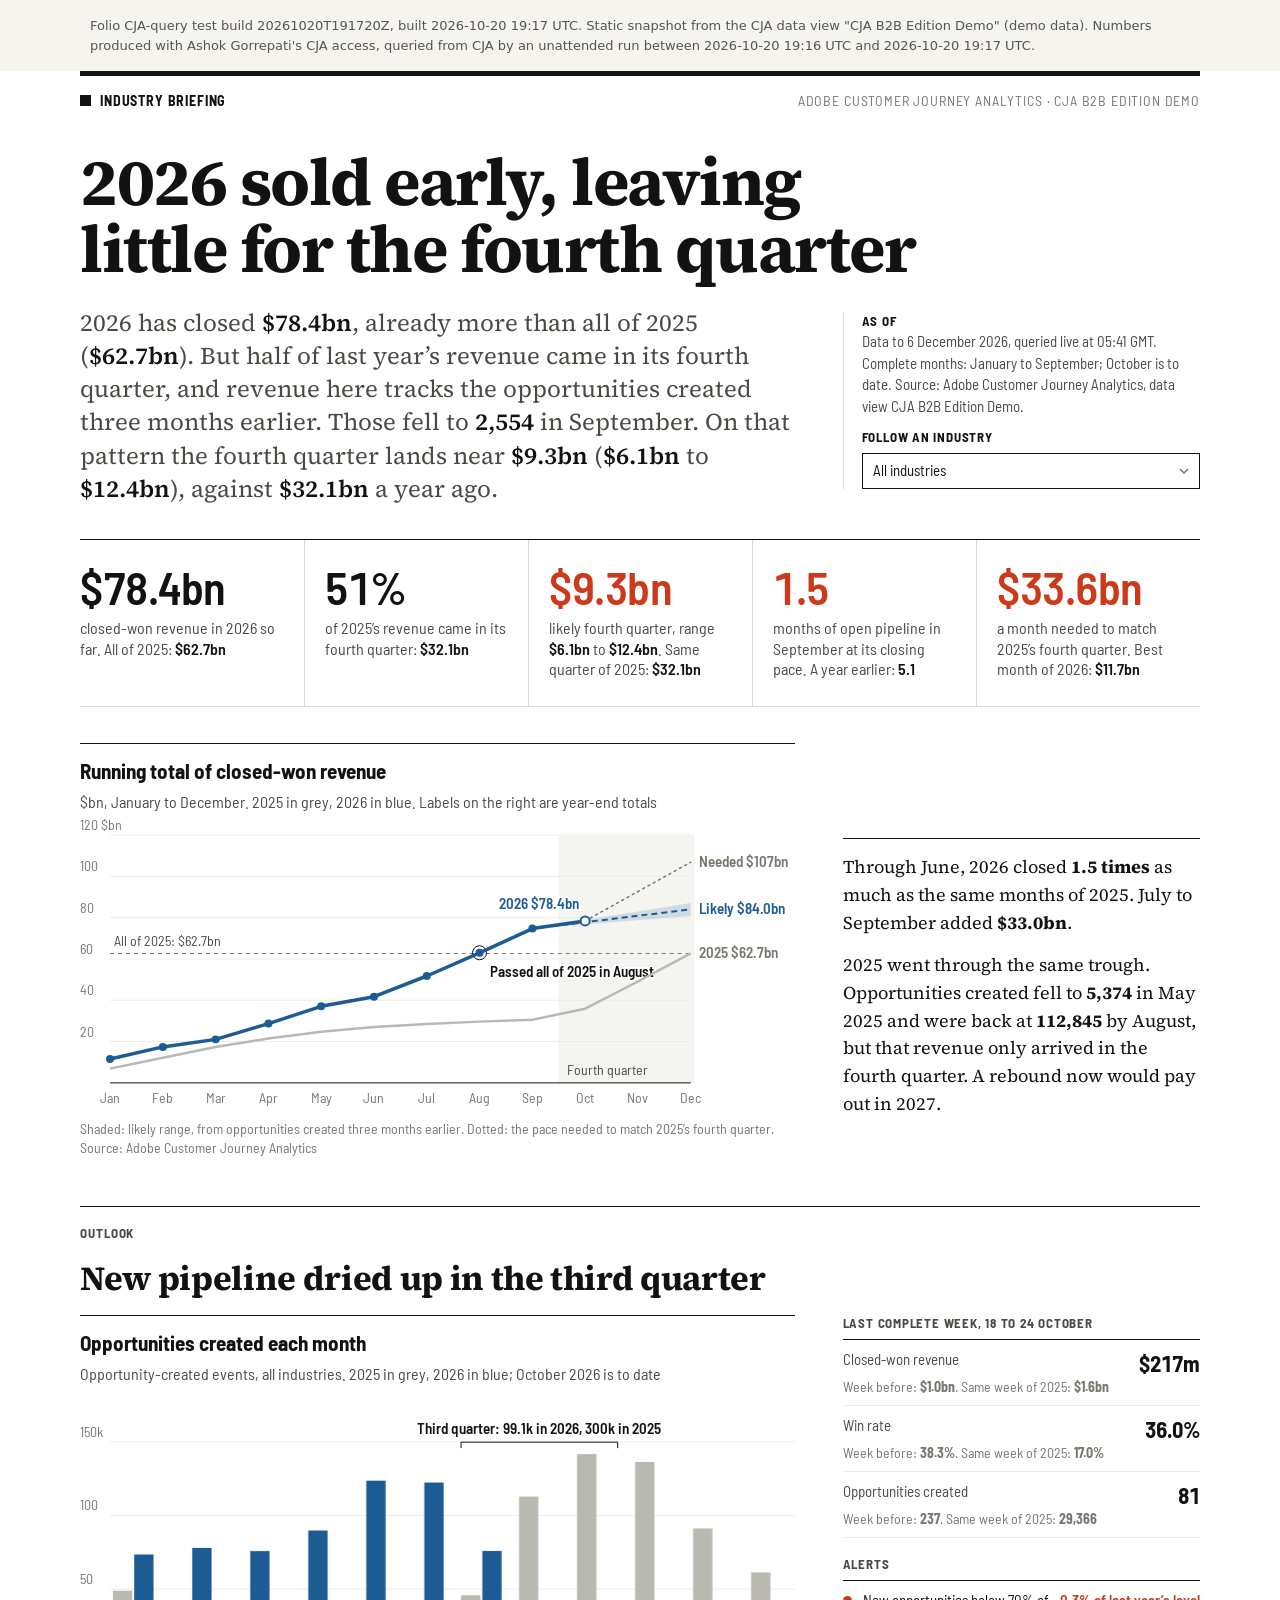
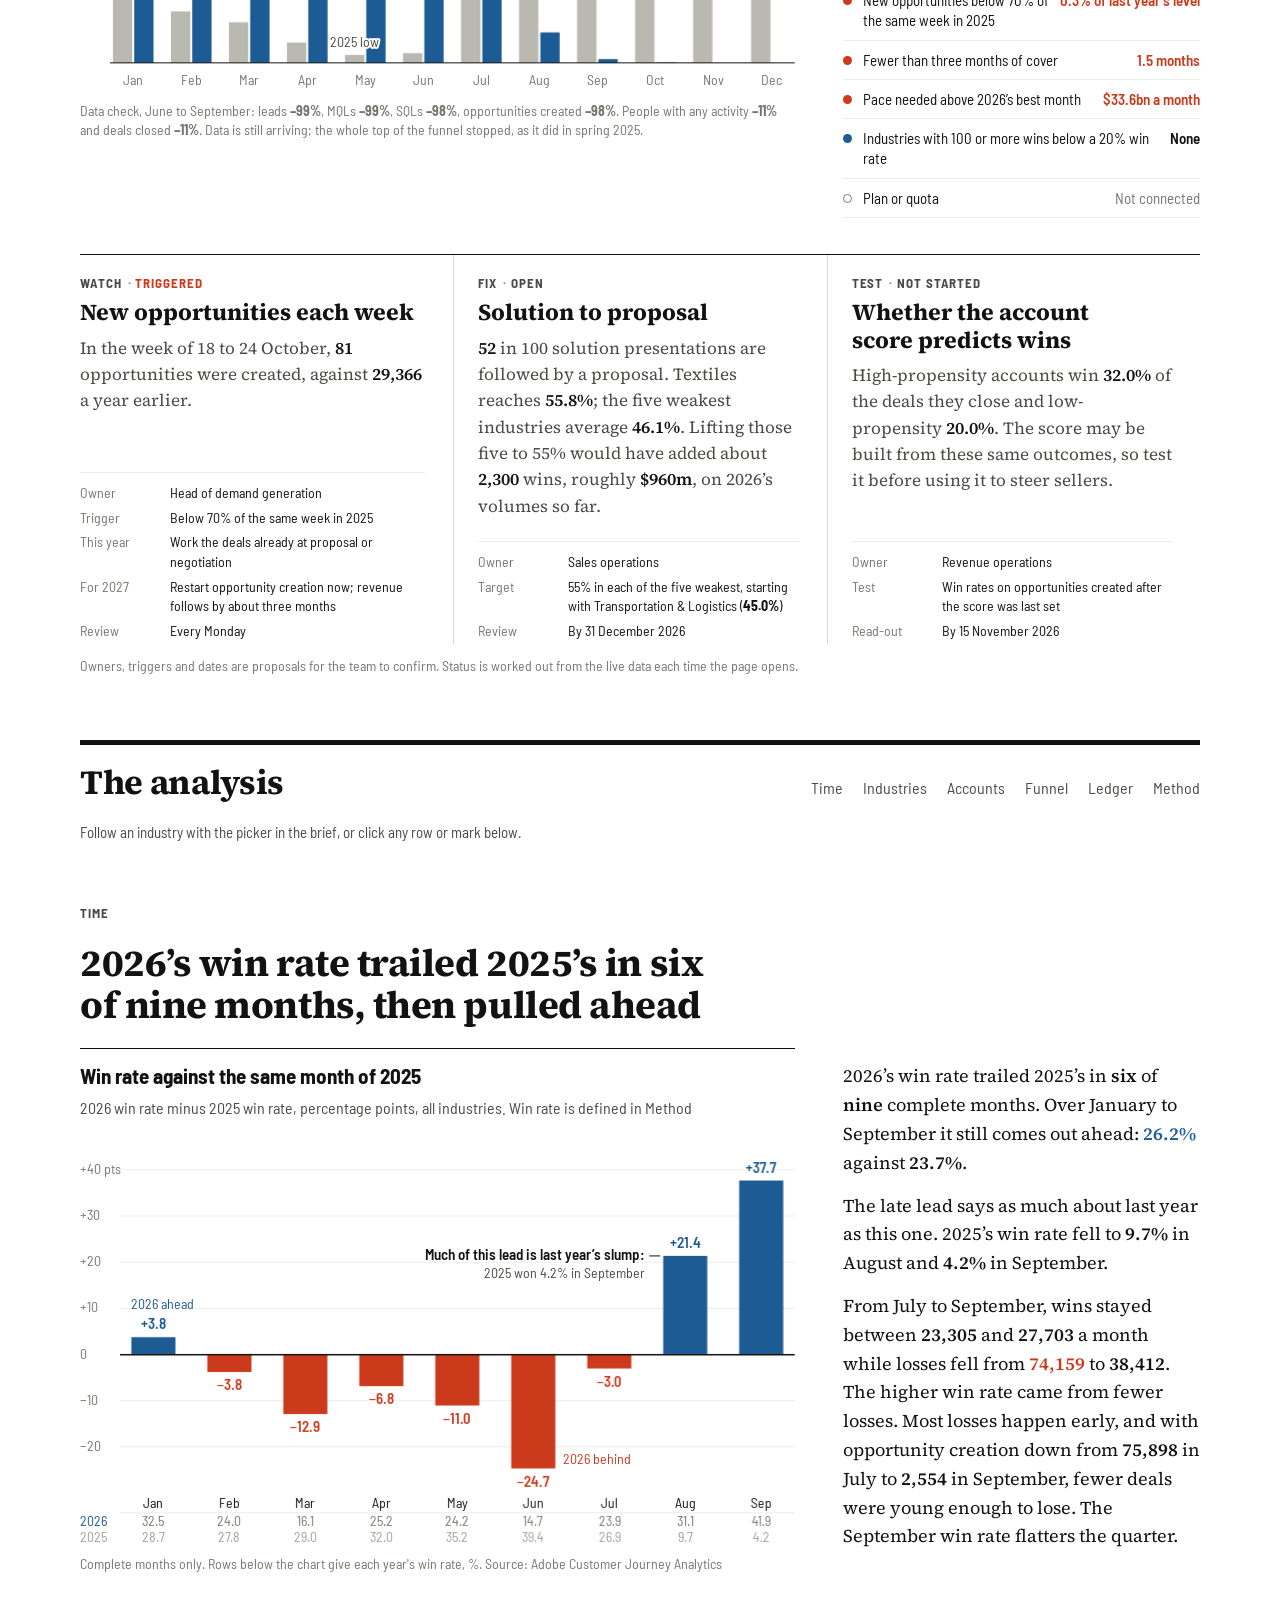
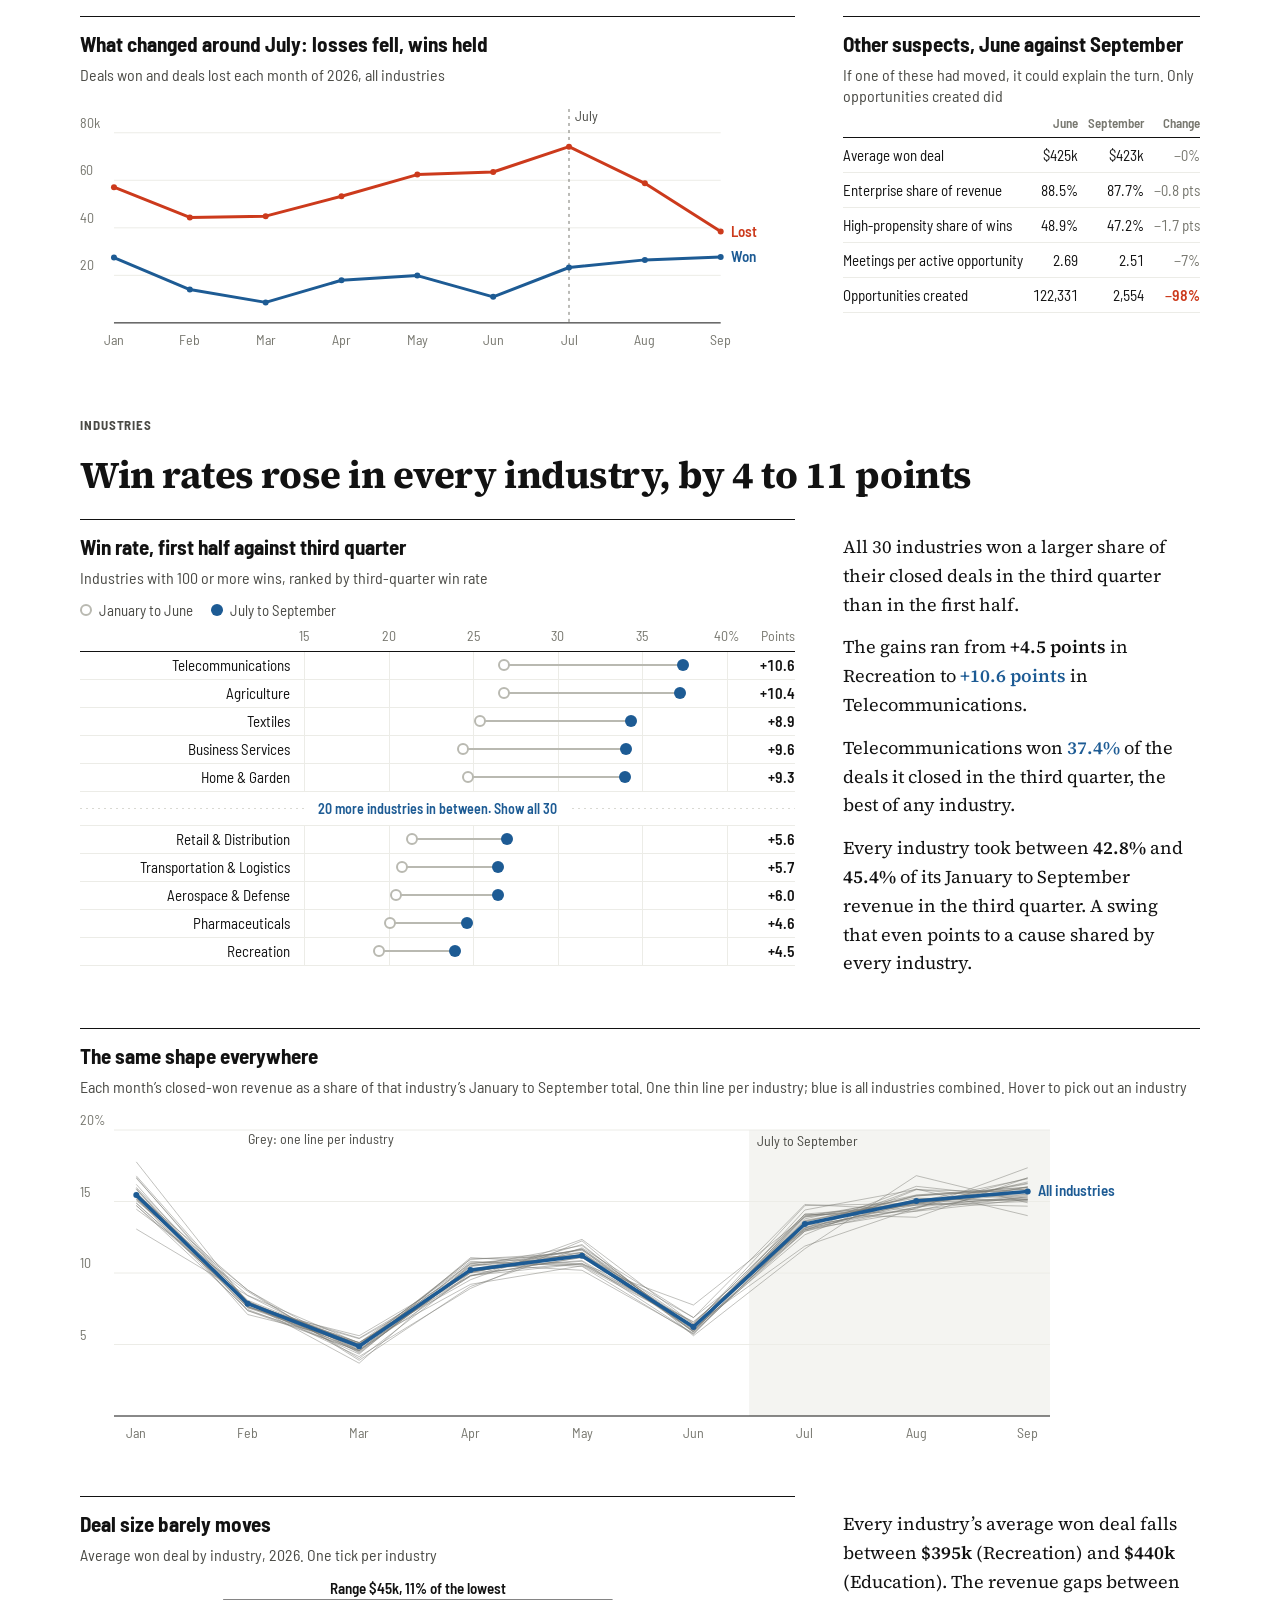
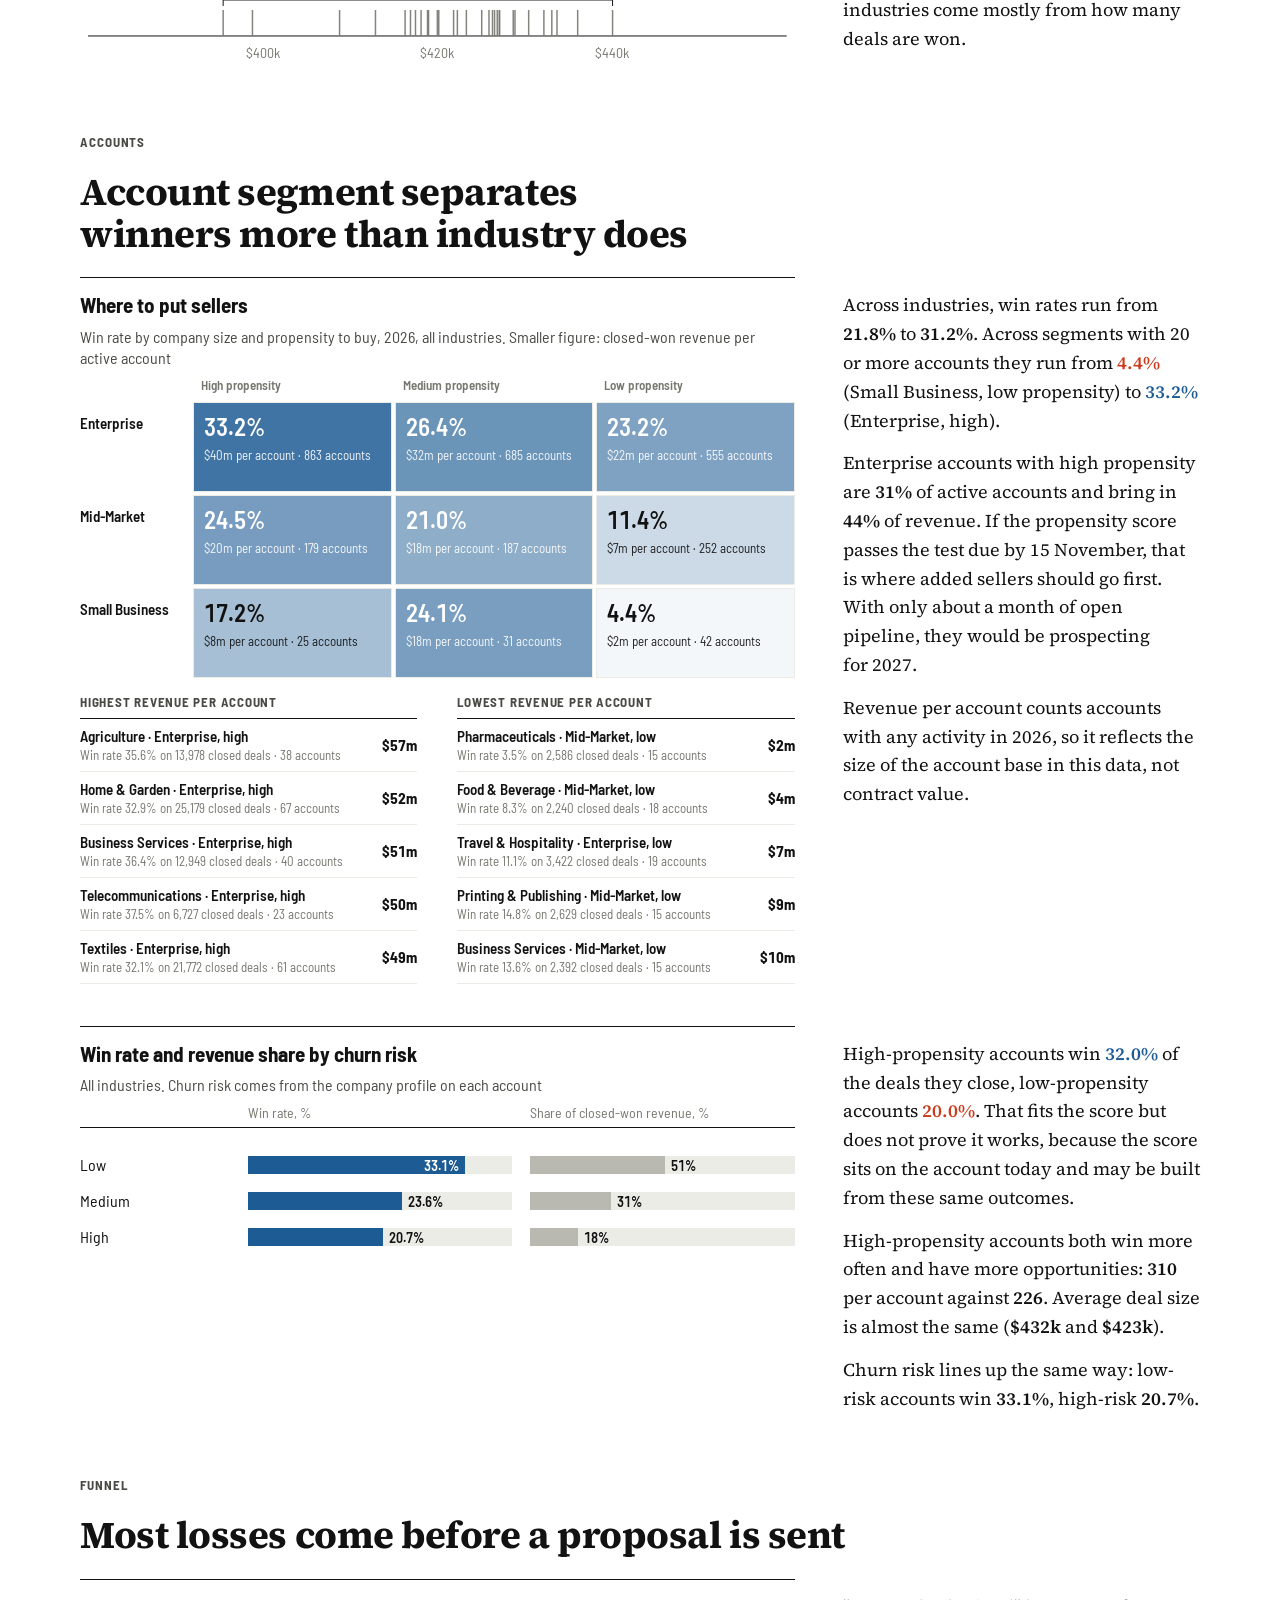
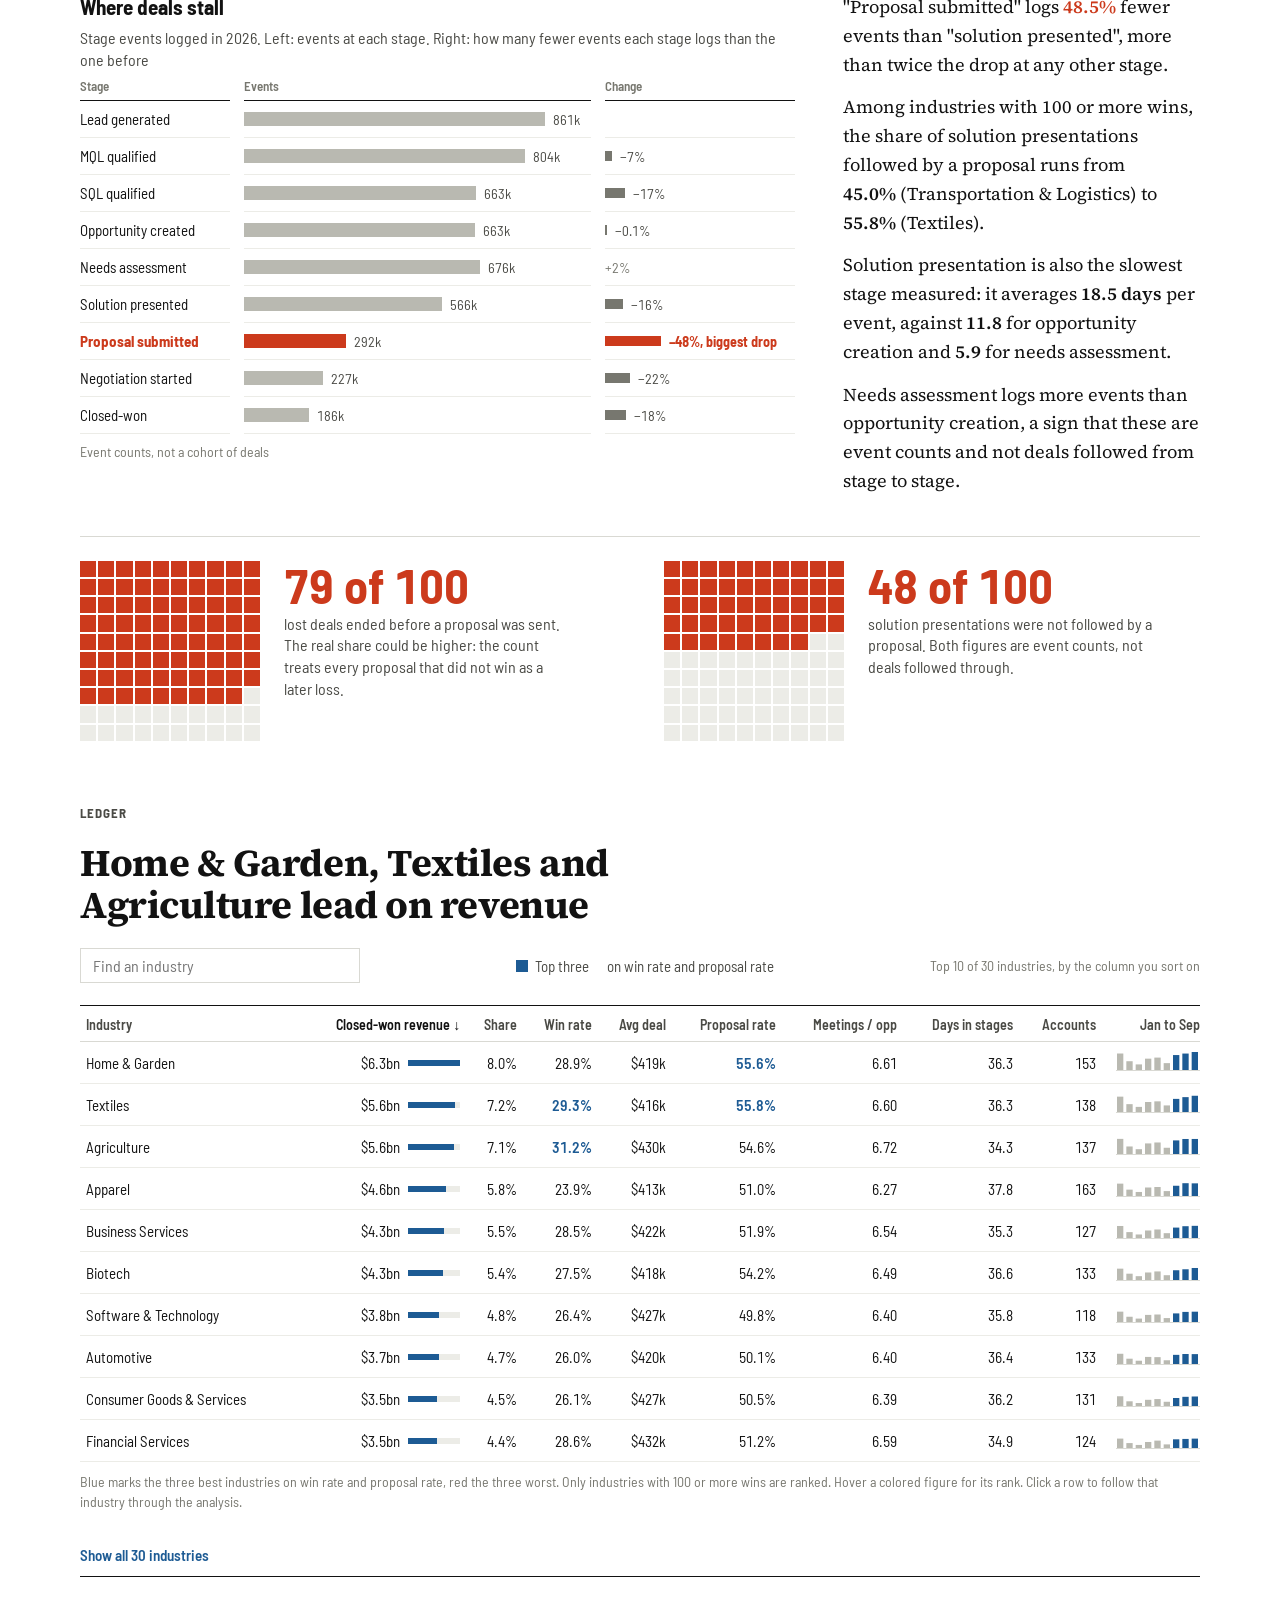
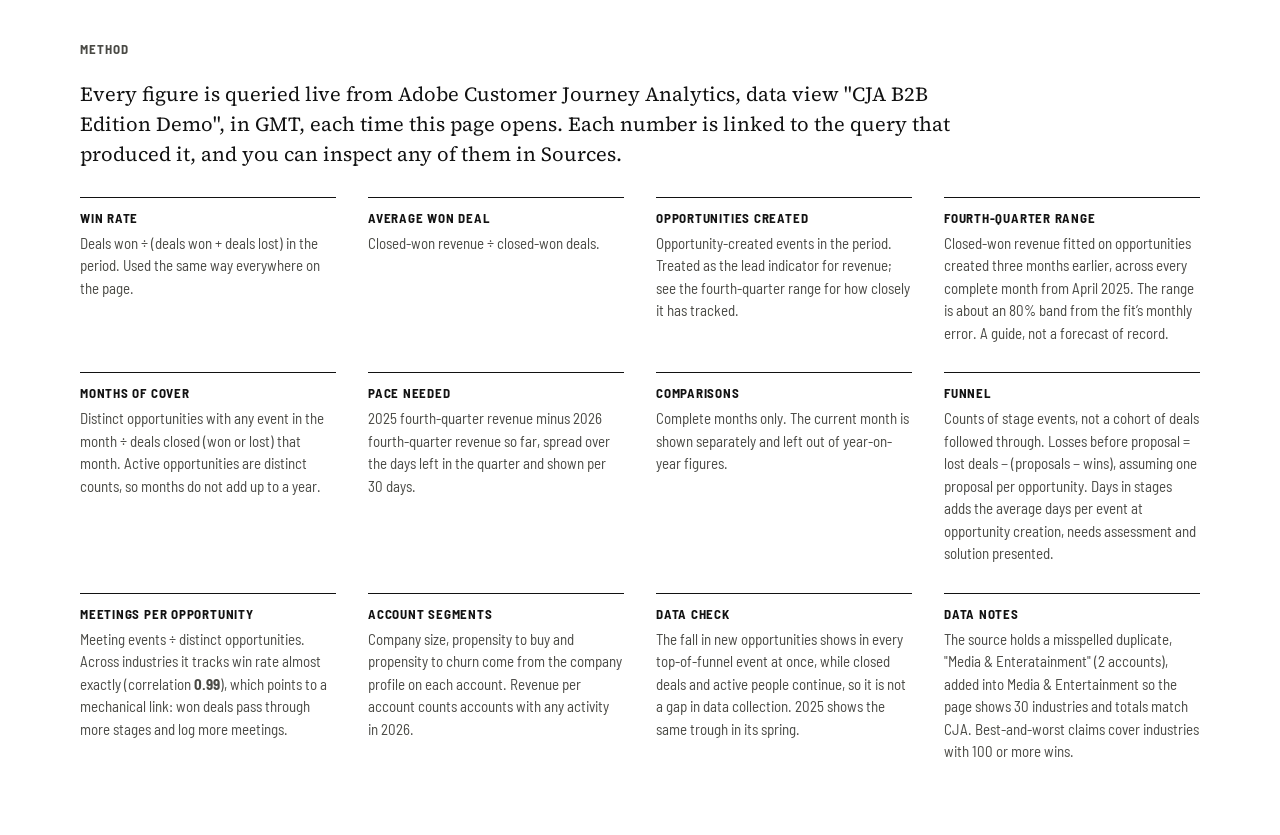
==== commit 2a4d5998: "Publish demo site build 20261020T191720Z" ====
--- a/demo/index.html
+++ b/demo/index.html
@@ -1,3 +1,3 @@
 <!doctype html><html lang="en" data-mode="light"><head><meta charset="utf-8"><meta name="viewport" content="width=device-width,initial-scale=1">
 <style>:root{--color-bg:#F5F4EF}html[data-mode=dark]{--color-bg:#1F1E1D}body{margin:0;background:var(--color-bg)}.dash-skeleton:empty{min-height:1em;background:rgba(127,127,127,.12)}</style>
-<meta name="robots" content="noindex"><title>Industry Pipeline Atlas (Folio demo build)</title><script src="d3.min.js"></script></head><body><p id="folio-build" style="font:13px/1.5 system-ui,sans-serif;max-width:1100px;margin:16px auto;padding:0 16px;color:#555">Folio CJA-query test build 20261020T190926Z, built 2026-10-20 19:09 UTC. Static snapshot from the CJA data view "CJA B2B Edition Demo" (demo data). Numbers produced with Ashok Gorrepati's CJA access, queried from CJA by an unattended run between 2026-10-20 19:08 UTC and 2026-10-20 19:09 UTC.</p><div id="dash-root"></div><script src="shim.js"></script></body></html>
+<meta name="robots" content="noindex"><title>Industry Pipeline Atlas (Folio demo build)</title><script src="d3.min.js"></script></head><body><p id="folio-build" style="font:13px/1.5 system-ui,sans-serif;max-width:1100px;margin:16px auto;padding:0 16px;color:#555">Folio CJA-query test build 20261020T191720Z, built 2026-10-20 19:17 UTC. Static snapshot from the CJA data view "CJA B2B Edition Demo" (demo data). Numbers produced with Ashok Gorrepati's CJA access, queried from CJA by an unattended run between 2026-10-20 19:16 UTC and 2026-10-20 19:17 UTC.</p><div id="dash-root"></div><script src="shim.js"></script></body></html>
